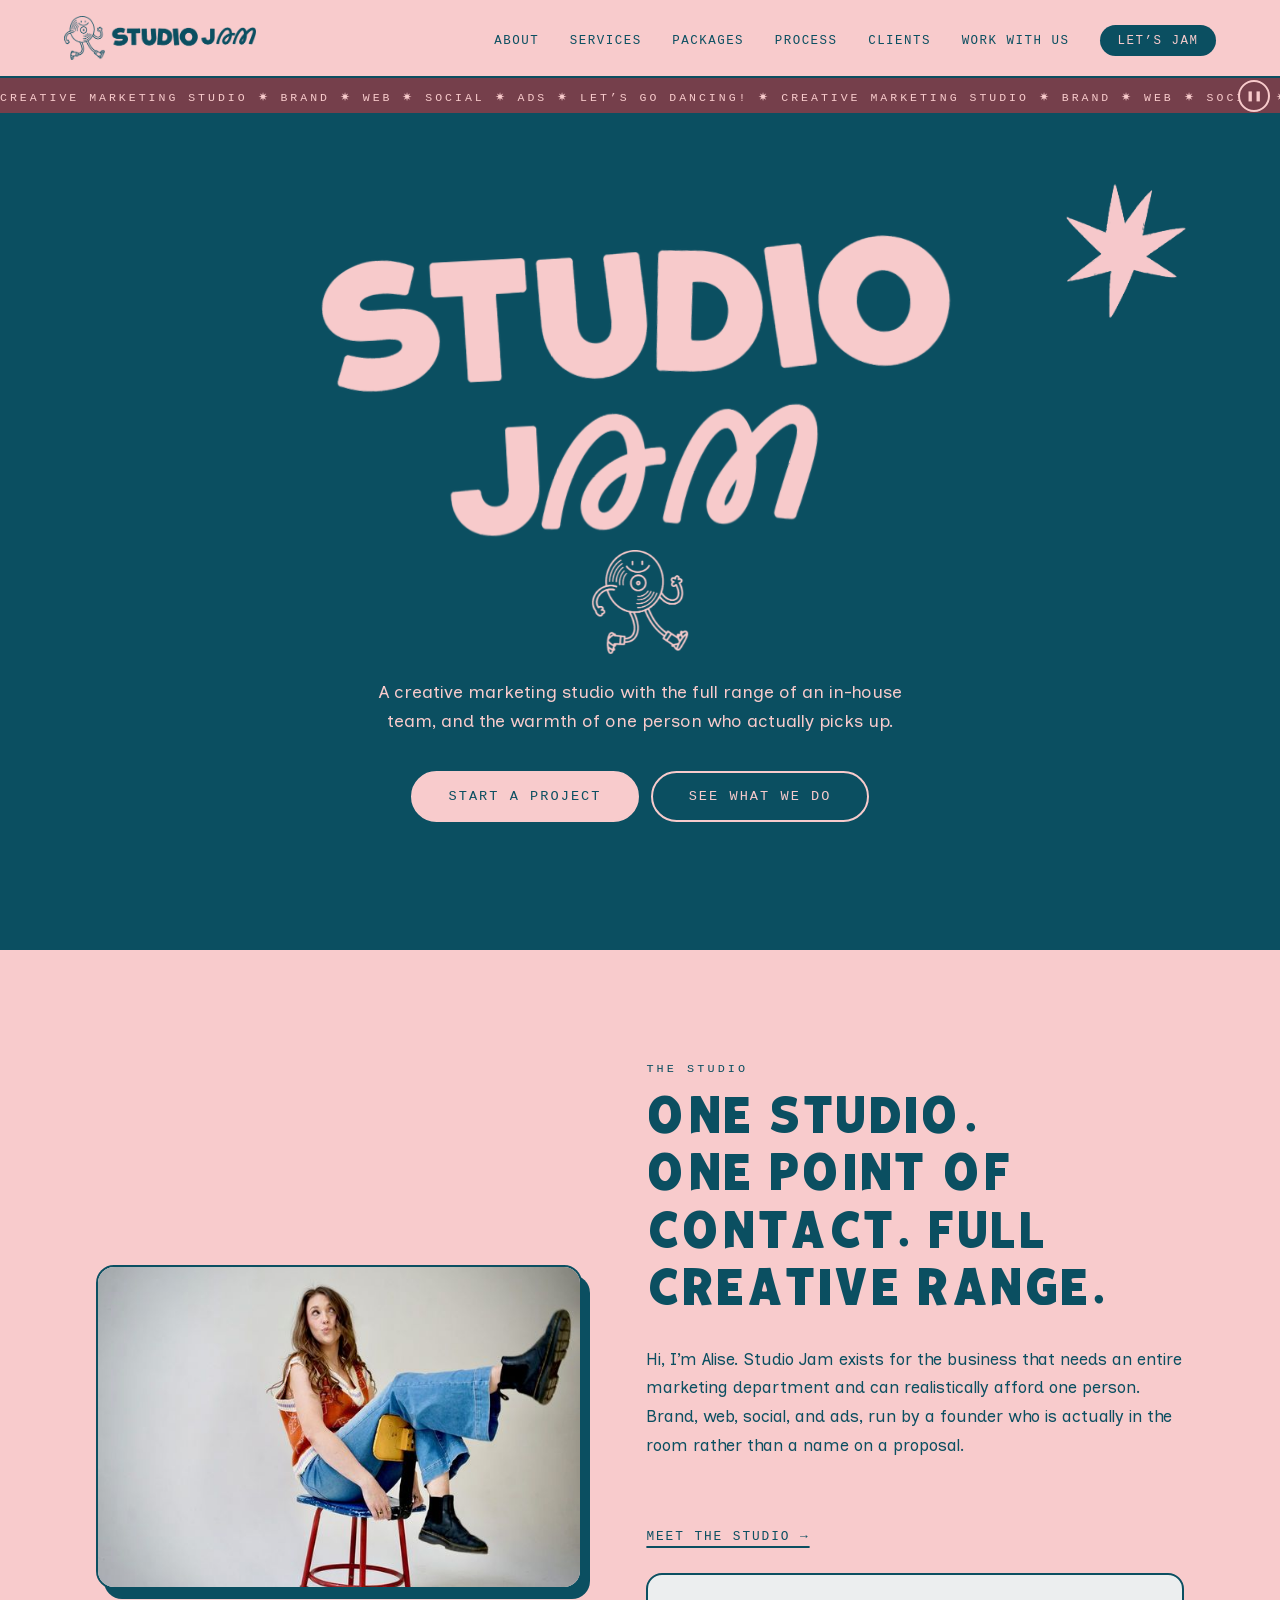
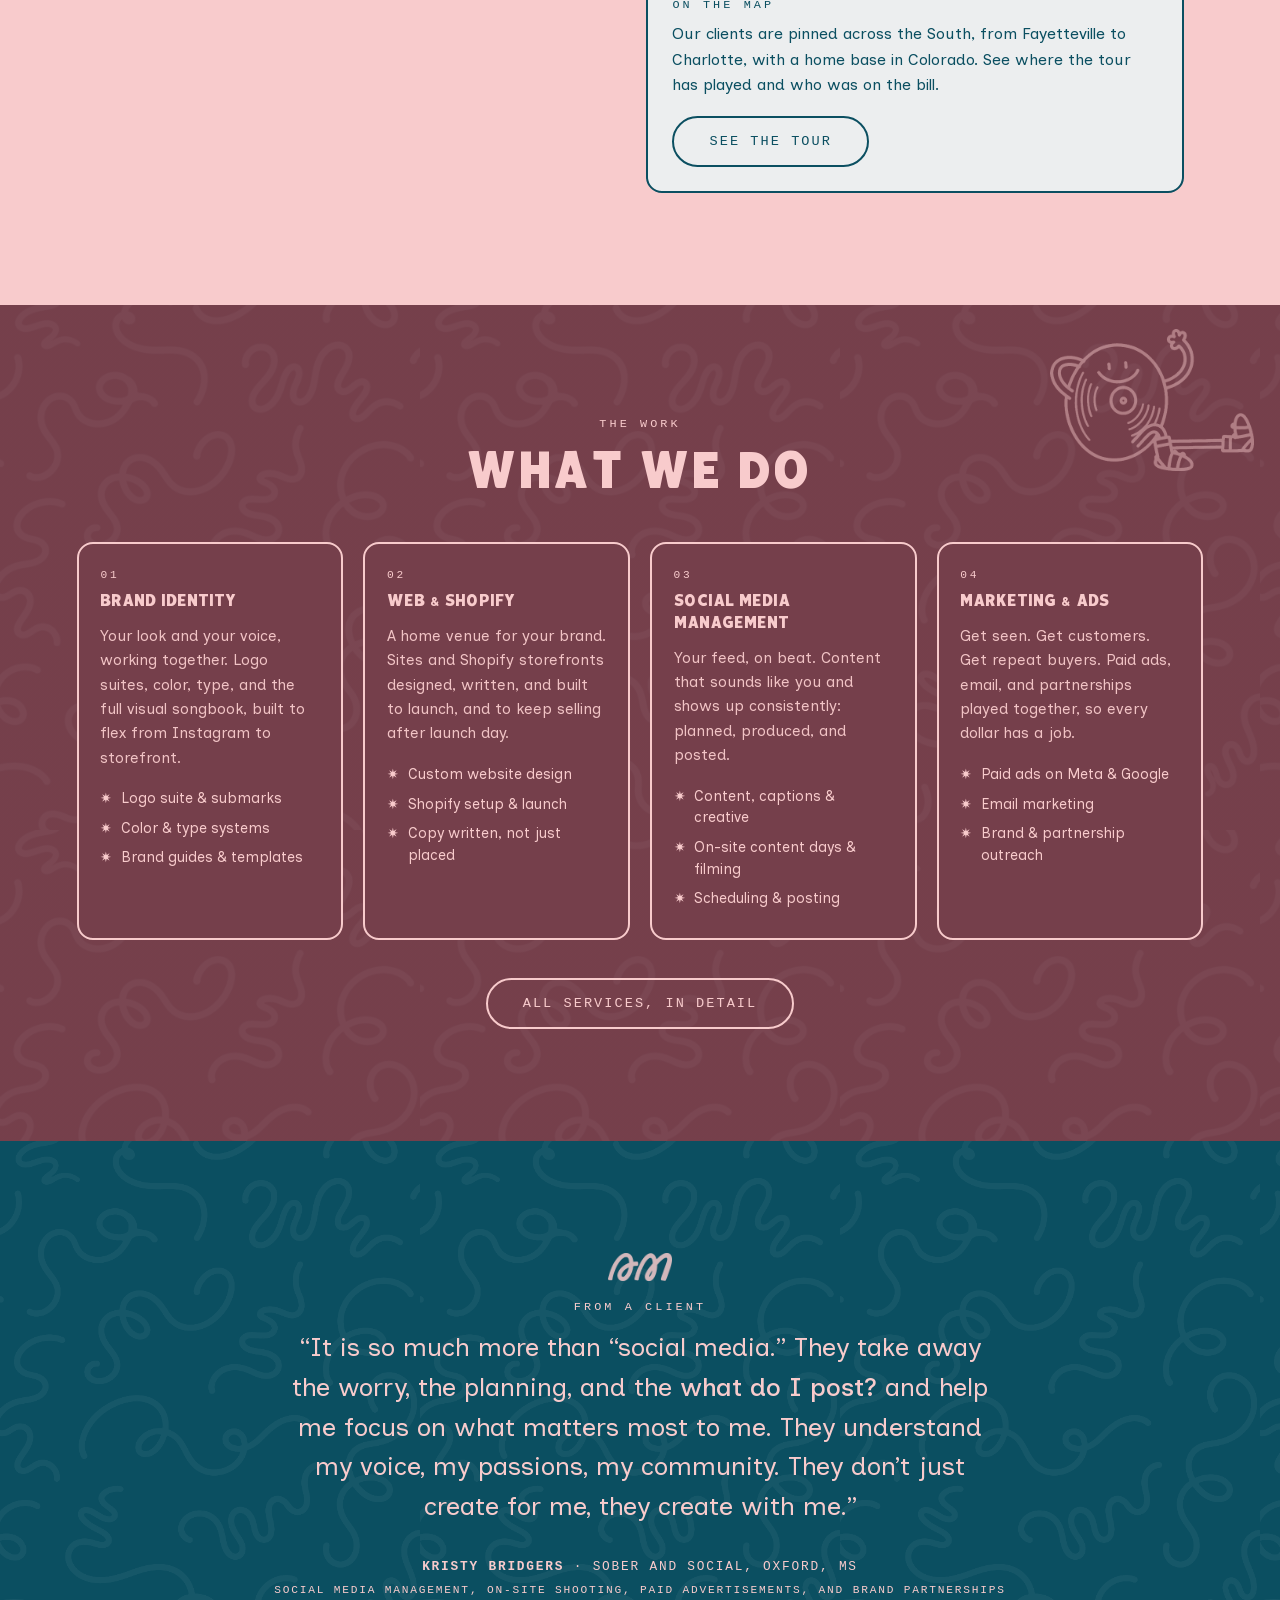
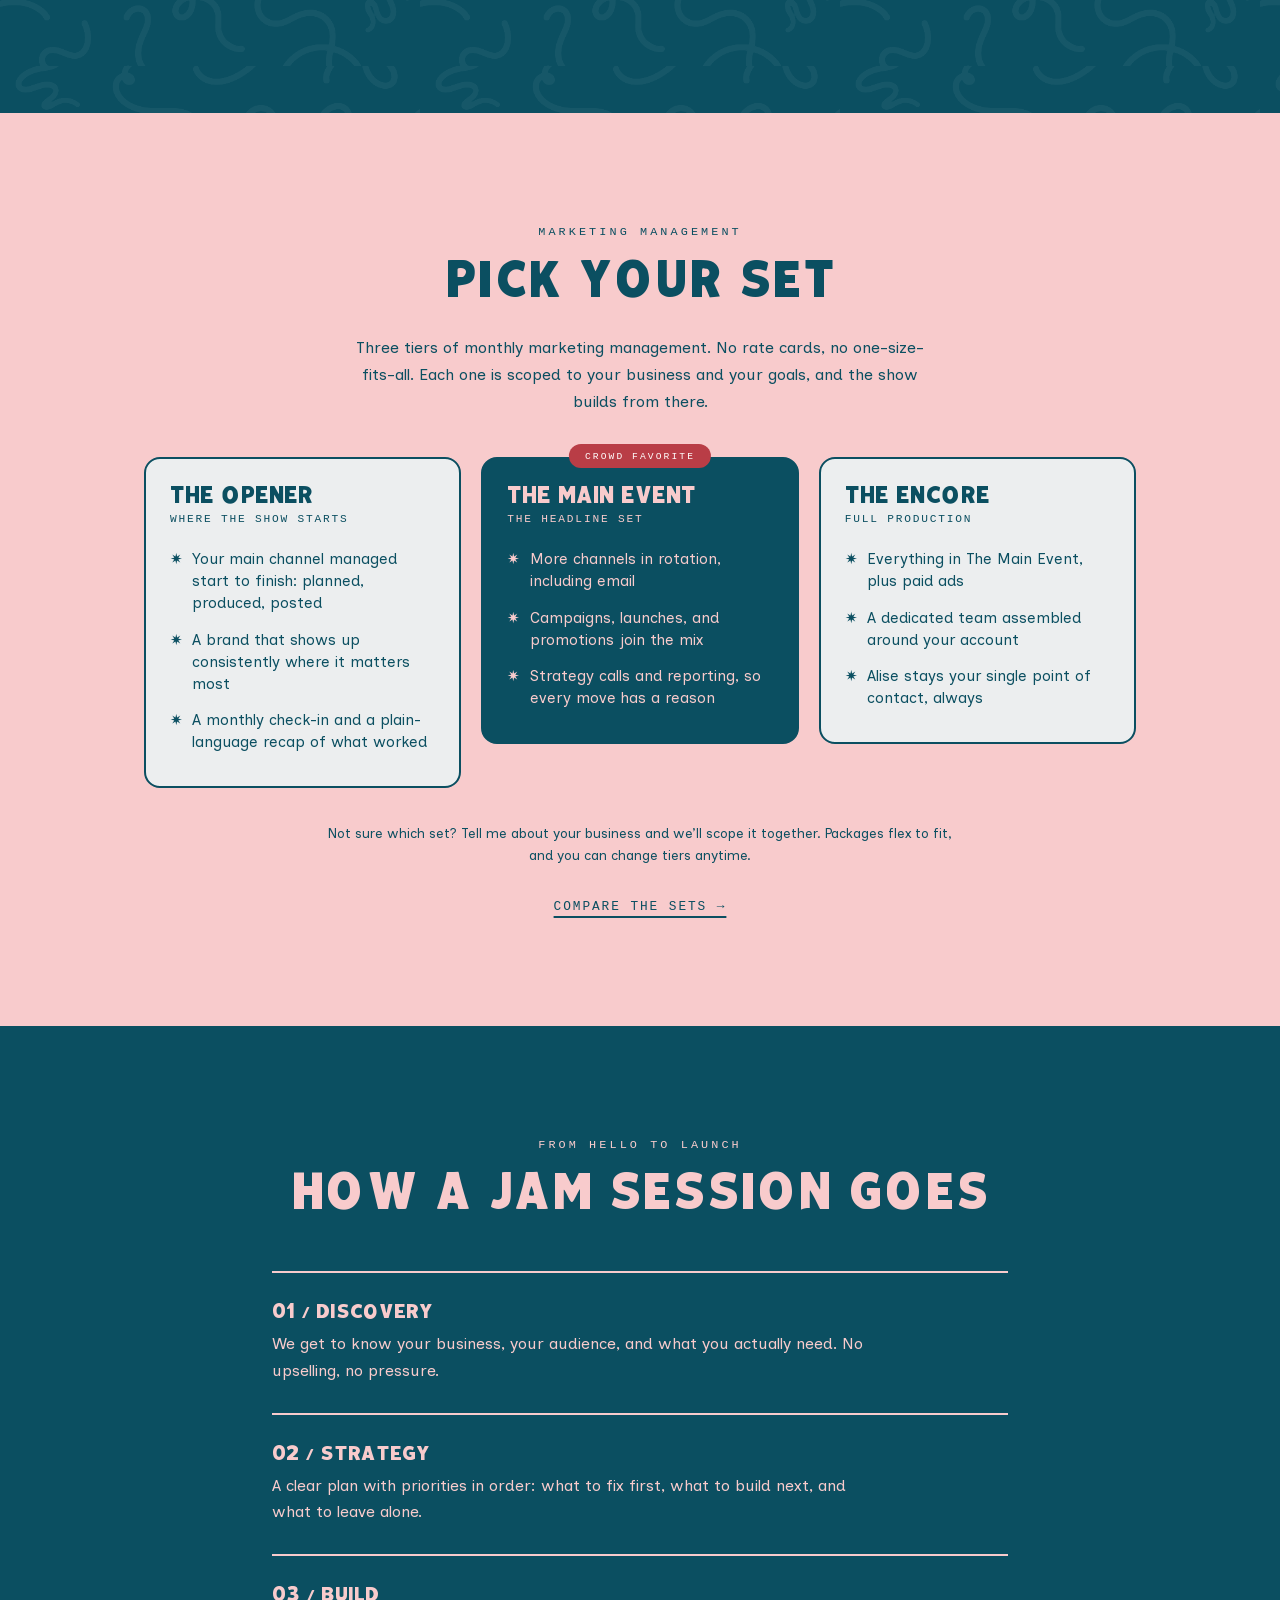
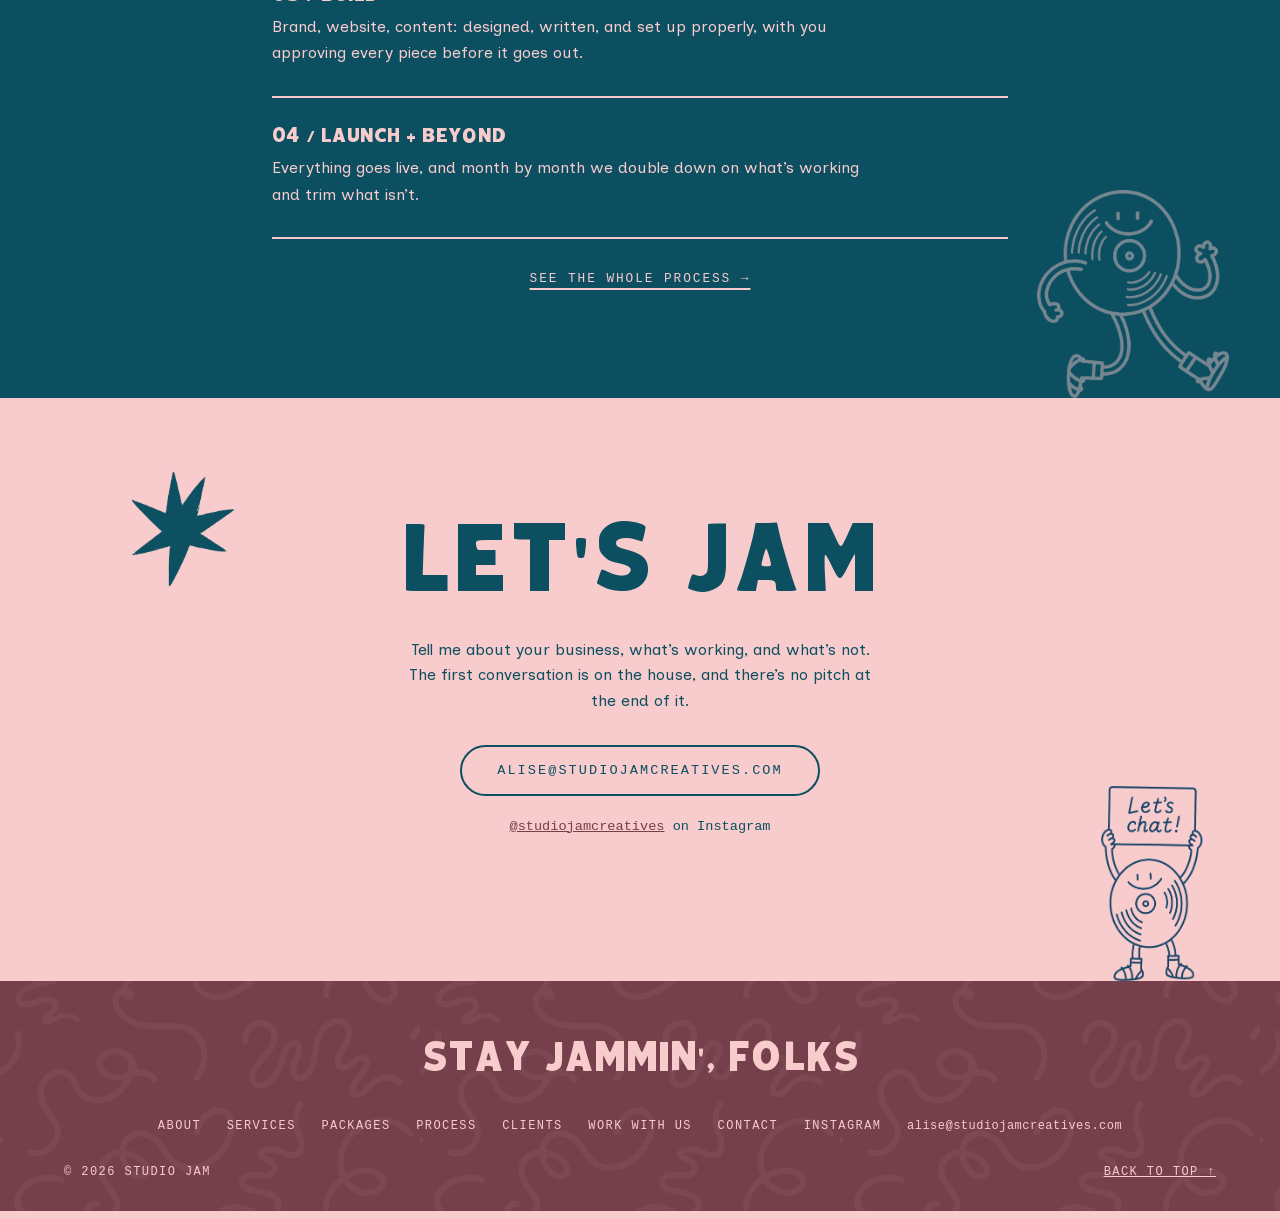
==== index.html @ 5fd7ee94 "Home: pillars replaced by a See the tour note; tour strip removed; stop columns outlined again with " ====
<!DOCTYPE html>
<html lang="en">
<head>
<meta charset="UTF-8">

<meta name="viewport" content="width=device-width, initial-scale=1.0">
<title>Studio Jam | Creative Marketing Studio</title>
<meta name="description" content="Brand, web, social, and ads from one creative marketing studio. The range of an in-house team, and one person who actually picks up.">
<link rel="icon" type="image/png" href="[data-uri]">
<link rel="canonical" href="https://studiojamcreatives.com/">
<meta property="og:type" content="website">
<meta property="og:site_name" content="Studio Jam">
<meta property="og:title" content="Studio Jam | Creative Marketing Studio">
<meta property="og:description" content="Brand, web, social, and ads from one creative marketing studio. The range of an in-house team, and one person who actually picks up.">
<meta property="og:url" content="https://studiojamcreatives.com/">
<meta property="og:image" content="https://studiojamcreatives.com/assets/og.png">
<meta property="og:image:width" content="1200">
<meta property="og:image:height" content="630">
<meta name="twitter:card" content="summary_large_image">
<meta name="theme-color" content="#0B4F61">
<link rel="apple-touch-icon" href="/assets/img/icon-180.png">
<link rel="preload" href="/assets/fonts/closeout.woff2" as="font" type="font/woff2" crossorigin>
<link rel="preload" href="/assets/fonts/inclusive-sans.woff2" as="font" type="font/woff2" crossorigin>
<link rel="stylesheet" href="/assets/style.css?v=52">
<script type="application/ld+json">{"@context":"https://schema.org","@type":"ProfessionalService","name":"Studio Jam","alternateName":"Studio Jam Creatives","url":"https://studiojamcreatives.com/","email":"alise@studiojamcreatives.com","founder":{"@type":"Person","name":"Alise McCreary"},"description":"A creative marketing studio offering brand identity, website and Shopify design, social media management, and marketing and ads.","sameAs":["https://instagram.com/studiojamcreatives"],"knowsAbout":["Brand identity","Website design","Shopify","Social media management","Paid advertising","Email marketing"]}</script>
</head>
<body>
<div id="sj-root">
<a class="skip" href="#main">Skip to content</a>
<!-- NAV -->
<header class="nav">
  <a class="nav-logo" href="/" aria-label="Studio Jam home"><img src="/assets/img/logo-lockup.png" alt="Studio Jam" width="900" height="206"></a>
  <nav class="nav-links" aria-label="Primary">
    <a href="/about">About</a>
    <a href="/services">Services</a>
    <a href="/packages">Packages</a>
    <a href="/process">Process</a>
    <a href="/clients">Clients</a>
    <a href="/work-with-us">Work with us</a>
    <a class="nav-cta" href="/contact">Let&rsquo;s jam</a>
  </nav>
</header>
<!-- TICKER -->
<div class="ticker">
  <div class="ticker-track" aria-hidden="true">
    <span>Creative Marketing Studio &#10039; Brand &#10039; Web &#10039; Social &#10039; Ads &#10039; Let&rsquo;s Go Dancing! &#10039; Creative Marketing Studio &#10039; Brand &#10039; Web &#10039; Social &#10039; Ads &#10039; Let&rsquo;s Go Dancing! &#10039;&nbsp;</span>
    <span>Creative Marketing Studio &#10039; Brand &#10039; Web &#10039; Social &#10039; Ads &#10039; Let&rsquo;s Go Dancing! &#10039; Creative Marketing Studio &#10039; Brand &#10039; Web &#10039; Social &#10039; Ads &#10039; Let&rsquo;s Go Dancing! &#10039;&nbsp;</span>
  </div>
  <button class="ticker-toggle" type="button" aria-pressed="false" aria-label="Pause the scrolling banner"><span aria-hidden="true">&#10074;&#10074;</span></button>
</div>

<!-- HERO -->
<main id="main">
<section class="hero" id="top">
  <img class="hero-star star-a" src="/assets/img/star-pink.png" alt="" width="602" height="667">
  <h1 class="sr-only">Studio Jam, a creative marketing studio</h1>
  <img class="hero-logo" src="/assets/img/logo.png" alt="Studio Jam" width="1400" height="641">
  <img class="hero-mascot" src="/assets/img/mascot-walk-pink.png" alt="" width="520" height="562">
  <p class="hero-tag">A creative marketing studio with the full range of an in-house team, and the warmth of one person who actually picks up.</p>
  <div class="hero-ctas">
    <a class="btn btn-blush btn-solid" href="/contact">Start a project</a>
    <a class="btn btn-blush" href="/services">See what we do</a>
  </div>
</section>

<!-- ABOUT TEASER -->
<section class="about split" id="about">
  <div class="split-grid">
    <div class="photo-frame tilt-l">
      <img loading="lazy" decoding="async" src="/assets/img/alise-kick.jpg" srcset="/assets/img/alise-kick-600.jpg 600w, /assets/img/alise-kick.jpg 1200w" sizes="(max-width: 900px) 92vw, 440px" alt="Alise McCreary, founder of Studio Jam, kicking back on a stool" width="1200" height="800">
    </div>
    <div class="split-copy">
      <p class="kicker">The Studio</p>
      <h2>One studio. One point of contact. Full creative range.</h2>
      <p class="about-copy">Hi, I&rsquo;m Alise. Studio Jam exists for the business that needs an entire marketing department and can realistically afford one person. Brand, web, social, and ads, run by a founder who is actually in the room rather than a name on a proposal.</p>
      <a class="teaser-link" href="/about">Meet the studio &#8594;</a>
      <div class="tour-note">
        <p class="kicker">On the map</p>
        <p>Our clients are pinned across the South, from Fayetteville to Charlotte, with a home base in Colorado. See where the tour has played and who was on the bill.</p>
        <a class="btn btn-teal" href="/clients">See the tour</a>
      </div>
    </div>
  </div>
</section>

<!-- SERVICES TEASER -->
<section class="services" id="services">
  <img loading="lazy" decoding="async" class="deco kick" src="/assets/img/mascot-kick-pink.png" alt="" width="520" height="362">
  <p class="kicker">The Work</p>
  <h2>What we do</h2>
  <div class="service-grid">
    <div class="service">
      <span>01</span>Brand Identity
      <p>Your look and your voice, working together. Logo suites, color, type, and the full visual songbook, built to flex from Instagram to storefront.</p>
      <ul>
        <li>Logo suite &amp; submarks</li>
        <li>Color &amp; type systems</li>
        <li>Brand guides &amp; templates</li>
      </ul>
    </div>
    <div class="service">
      <span>02</span>Web &amp; Shopify
      <p>A home venue for your brand. Sites and Shopify storefronts designed, written, and built to launch, and to keep selling after launch day.</p>
      <ul>
        <li>Custom website design</li>
        <li>Shopify setup &amp; launch</li>
        <li>Copy written, not just placed</li>
      </ul>
    </div>
    <div class="service">
      <span>03</span>Social Media Management
      <p>Your feed, on beat. Content that sounds like you and shows up consistently: planned, produced, and posted.</p>
      <ul>
        <li>Content, captions &amp; creative</li>
        <li>On-site content days &amp; filming</li>
        <li>Scheduling &amp; posting</li>
      </ul>
    </div>
    <div class="service">
      <span>04</span>Marketing &amp; Ads
      <p>Get seen. Get customers. Get repeat buyers. Paid ads, email, and partnerships played together, so every dollar has a job.</p>
      <ul>
        <li>Paid ads on Meta &amp; Google</li>
        <li>Email marketing</li>
        <li>Brand &amp; partnership outreach</li>
      </ul>
    </div>
  </div>
  <a class="btn btn-blush teaser-btn" href="/services">All services, in detail</a>
</section>



<!-- TESTIMONIAL -->
<section class="testimonial textured">
  <img loading="lazy" decoding="async" class="mono-mark" src="/assets/img/monogram-pink.png" alt="" width="300" height="129">
  <p class="kicker">From a client</p>
  <blockquote class="quote">&ldquo;It is so much more than &ldquo;social media.&rdquo; They take away the worry, the planning, and the <em>what do I post?</em> and help me focus on what matters most to me. They understand my voice, my passions, my community. They don&rsquo;t just create for me, they create with me.&rdquo;</blockquote>
  <p class="quote-by"><strong>Kristy Bridgers</strong> &middot; Sober and Social, Oxford, MS<br><span>Social media management, on-site shooting, paid advertisements, and brand partnerships</span></p>
</section>

<!-- PACKAGES TEASER -->
<section class="packages" id="packages">
  <p class="kicker">Marketing Management</p>
  <h2>Pick your set</h2>
  <p class="packages-intro">Three tiers of monthly marketing management. No rate cards, no one-size-fits-all. Each one is scoped to your business and your goals, and the show builds from there.</p>
  <div class="tier-grid">
    <div class="tier">
      <h3>The Opener</h3>
      <p class="tier-tag">Where the show starts</p>
      <ul>
        <li>Your main channel managed start to finish: planned, produced, posted</li>
        <li>A brand that shows up consistently where it matters most</li>
        <li>A monthly check-in and a plain-language recap of what worked</li>
      </ul>
    </div>
    <div class="tier tier-popular">
      <p class="badge">Crowd favorite</p>
      <h3>The Main Event</h3>
      <p class="tier-tag">The headline set</p>
      <ul>
        <li>More channels in rotation, including email</li>
        <li>Campaigns, launches, and promotions join the mix</li>
        <li>Strategy calls and reporting, so every move has a reason</li>
      </ul>
    </div>
    <div class="tier">
      <h3>The Encore</h3>
      <p class="tier-tag">Full production</p>
      <ul>
        <li>Everything in The Main Event, plus paid ads</li>
        <li>A dedicated team assembled around your account</li>
        <li>Alise stays your single point of contact, always</li>
      </ul>
    </div>
  </div>
  <p class="fine-print">Not sure which set? Tell me about your business and we&rsquo;ll scope it together. Packages flex to fit, and you can change tiers anytime.</p>
  <a class="teaser-link" href="/packages">Compare the sets &#8594;</a>
</section>

<!-- PROCESS TEASER -->
<section class="process" id="process">
  <img loading="lazy" decoding="async" class="deco walk" src="/assets/img/mascot-walk-pink.png" alt="" width="520" height="562">
  <p class="kicker">From hello to launch</p>
  <h2>How a jam session goes</h2>
  <div class="steps">
    <div class="step">
      <p class="step-num">01 / Discovery</p>
      <p>We get to know your business, your audience, and what you actually need. No upselling, no pressure.</p>
    </div>
    <div class="step">
      <p class="step-num">02 / Strategy</p>
      <p>A clear plan with priorities in order: what to fix first, what to build next, and what to leave alone.</p>
    </div>
    <div class="step">
      <p class="step-num">03 / Build</p>
      <p>Brand, website, content: designed, written, and set up properly, with you approving every piece before it goes out.</p>
    </div>
    <div class="step">
      <p class="step-num">04 / Launch + beyond</p>
      <p>Everything goes live, and month by month we double down on what&rsquo;s working and trim what isn&rsquo;t.</p>
    </div>
  </div>
  <a class="teaser-link light" href="/process">See the whole process &#8594;</a>
</section>

<!-- CONTACT -->
<section class="contact has-chat" id="contact">
  <img class="contact-star" src="/assets/img/star-teal.png" alt="" width="602" height="667">
  <img loading="lazy" decoding="async" class="deco chat" src="/assets/img/mascot-chat.png" alt="" width="466" height="891">
  <h2>Let&rsquo;s jam</h2>
  <p>Tell me about your business, what&rsquo;s working, and what&rsquo;s not. The first conversation is on the house, and there&rsquo;s no pitch at the end of it.</p>
  <a class="btn btn-teal" href="mailto:alise@studiojamcreatives.com">alise@studiojamcreatives.com</a>
  <p class="ig"><a href="https://instagram.com/studiojamcreatives" target="_blank" rel="noopener">@studiojamcreatives<span class="sr-only"> (opens in a new tab)</span></a> on Instagram</p>
</section>

</main>
<!-- FOOTER -->
<footer class="footer textured">
  <p class="footer-big">Stay jammin&rsquo;, folks</p>
  <nav class="footer-links" aria-label="Footer">
    <a href="/about">About</a>
    <a href="/services">Services</a>
    <a href="/packages">Packages</a>
    <a href="/process">Process</a>
    <a href="/clients">Clients</a>
    <a href="/work-with-us">Work with us</a>
    <a href="/contact">Contact</a>
    <a href="https://instagram.com/studiojamcreatives" target="_blank" rel="noopener">Instagram<span class="sr-only"> (opens in a new tab)</span></a>
    <a class="mail" href="mailto:alise@studiojamcreatives.com">alise@studiojamcreatives.com</a>
  </nav>
  <div class="footer-row">
    <p>&copy; 2026 Studio Jam</p>
    <a href="#top">Back to top &#8593;</a>
  </div>
</footer>

</div>
<script>
(function () {
  var tk = document.querySelector('.ticker'), tb = document.querySelector('.ticker-toggle');
  if (tk && tb) tb.addEventListener('click', function () {
    var paused = tk.classList.toggle('paused');
    tb.setAttribute('aria-pressed', String(paused));
    tb.setAttribute('aria-label', paused ? 'Resume the scrolling banner' : 'Pause the scrolling banner');
    tb.firstElementChild.innerHTML = paused ? '&#9654;' : '&#10074;&#10074;';
  });
})();
(function () {
  var reduce = window.matchMedia('(prefers-reduced-motion: reduce)').matches;
  if (reduce || !('IntersectionObserver' in window)) return;
  var groups = ['.clientmap .place', '.service-grid .service', '.tier-grid .tier', '.job-grid .job-card', '.pillars li', '.steps .step', '.pillar-grid .pillar', '.service-rows .service-row', '.step-grid .step-card', '.tips li', '.faq .faq-item'];
  var singles = ['.kicker', 'h2', '.about-copy', '.hiring-copy', '.job-copy', '.packages-intro', '.fine-print', '.contact > p', '.hero-ctas', '.btn.btn-teal', '.ig', '.based', '.footer-big', '.quote', '.quote-by', '.story p', '.lead', '.teaser-link', '.photo-frame', '.deco', '.mapbox'];
  var targets = [];
  groups.forEach(function (sel) {
    var els = document.querySelectorAll(sel);
    for (var i = 0; i < els.length; i++) {
      els[i].style.setProperty('--reveal-delay', (i * 0.09) + 's');
      targets.push(els[i]);
    }
  });
  singles.forEach(function (sel) {
    var els = document.querySelectorAll(sel);
    for (var i = 0; i < els.length; i++) targets.push(els[i]);
  });
  targets.forEach(function (el) {
    if (!el.closest('.hero') && !el.closest('.page-hero')) el.classList.add('reveal');
  });
  var io = new IntersectionObserver(function (entries) {
    entries.forEach(function (e) {
      if (e.isIntersecting) {
        var el = e.target;
        el.classList.add('in');
        io.unobserve(el);
        setTimeout(function () {
          el.classList.remove('reveal');
          el.classList.remove('in');
          el.style.removeProperty('--reveal-delay');
        }, 1100);
      }
    });
  }, { threshold: 0.12, rootMargin: '0px 0px -40px 0px' });
  document.querySelectorAll('.reveal').forEach(function (el) { io.observe(el); });
  setTimeout(function () {
    document.querySelectorAll('.reveal').forEach(function (el) { el.classList.add('in'); });
  }, 2200);
})();
</script>
</body>
</html>
---- assets/style.css ----
/* -- Studio Jam palette --------------------------- */
:root {
  --teal: #0B4F61;
  --teal-deep: #753F4B; /* footer: brand berry; old deep teal retired */
  --blush: #F8CBCC;
  --blush-soft: #F8CBCC;
  --berry: #753F4B;
  --white: #FFFDFC;
  --mono: ui-monospace, "SF Mono", Menlo, Consolas, monospace;
  --sans: "Inclusive Sans", -apple-system, BlinkMacSystemFont, "Segoe UI", Helvetica, Arial, sans-serif;
}

@font-face {
  font-family: "Studio Jam Display";
  src: url(/assets/fonts/closeout.woff2) format("woff2");
  font-display: swap;
}

@font-face {
  font-family: "Inclusive Sans";
  font-style: italic;
  font-weight: 300 700;
  font-display: swap;
  src: url(/assets/fonts/inclusive-sans-italic.woff2) format("woff2");
}
@font-face {
  font-family: "Inclusive Sans";
  font-style: normal;
  font-weight: 300 700;
  font-display: swap;
  src: url(/assets/fonts/inclusive-sans.woff2) format("woff2");
}
* { margin: 0; padding: 0; box-sizing: border-box; }
html { scroll-behavior: smooth; }
body { font-family: var(--sans); background: var(--blush); color: var(--teal); overflow-x: hidden; }

h2 {
  font-family: "Studio Jam Display", var(--sans);
  text-transform: uppercase;
  font-weight: 400;
  font-size: clamp(1.8rem, 5.4vw, 3.2rem);
  line-height: 1.12;
  letter-spacing: 0.01em;
}

.kicker {
  font-family: var(--mono);
  text-transform: uppercase;
  letter-spacing: 0.22em;
  font-size: 0.8rem;
  margin-bottom: 1rem;
}

.btn {
  display: inline-block;
  font-family: var(--mono);
  text-transform: uppercase;
  letter-spacing: 0.15em;
  font-size: 0.85rem;
  text-decoration: none;
  padding: 1rem 2.2rem;
  border-radius: 999px;
  border: 2px solid currentColor;
  transition: transform 0.15s ease;
}
.btn:hover { transform: rotate(-2deg) scale(1.04); }
.btn-blush { color: var(--blush); }
.btn-teal { color: var(--teal); }

/* -- Nav ------------------------------------------ */
.nav {
  position: sticky; top: 0; z-index: 10;
  display: flex; align-items: center; justify-content: space-between;
  padding: 1rem 5vw;
  background: var(--blush);
  border-bottom: 2px solid var(--teal);
}
.nav-logo {
  font-family: "Studio Jam Display", var(--sans);
  text-transform: uppercase;
  font-size: 1.4rem;
  color: var(--teal);
  text-decoration: none;
}
.nav-logo .jam { color: var(--berry); }
.nav-links a {
  font-family: var(--mono);
  text-transform: uppercase;
  letter-spacing: 0.12em;
  font-size: 0.78rem;
  color: var(--teal);
  text-decoration: none;
  margin-left: 1.6rem;
}
.nav-links a:hover { text-decoration: underline wavy; text-underline-offset: 4px; }

/* -- Ticker --------------------------------------- */
.ticker {
  overflow: hidden;
  background: var(--berry);
  color: var(--blush);
  padding: 0.55rem 0;
  white-space: nowrap;
}
.ticker-track { display: inline-flex; animation: scroll 28s linear infinite; }
.ticker-track span {
  font-family: var(--mono);
  text-transform: uppercase;
  letter-spacing: 0.2em;
  font-size: 0.8rem;
}
@keyframes scroll {
  from { transform: translateX(0); }
  to { transform: translateX(-50%); }
}

/* -- Hero ----------------------------------------- */
.hero {
  position: relative;
  background: var(--teal);
  text-align: center;
  padding: clamp(4rem, 10vw, 8rem) 6vw clamp(5rem, 10vw, 8rem);
  overflow: hidden;
}
.hero-logo { width: min(640px, 80vw); transform: rotate(-3deg); }
.hero-mascot {
  display: block;
  height: 92px;
  margin: 14px auto 0;
  animation: rise-in 0.8s ease 0.25s both;
}
.hero-star {
  position: absolute;
  width: clamp(60px, 10vw, 140px);
  top: 8%; right: 7%;
  
  animation: spin 16s linear infinite;
}
@keyframes spin {
  from { transform: rotate(0deg); }
  to { transform: rotate(360deg); }
}
.hero-tag {
  color: var(--blush);
  max-width: 34rem;
  margin: 1.5rem auto 2.2rem;
  font-size: clamp(1.05rem, 1.4vw, 1.25rem);
  line-height: 1.6;
}

/* -- About ---------------------------------------- */
.about {
  background: var(--blush);
  padding: clamp(4rem, 9vw, 7rem) 6vw;
  max-width: 100%;
  text-align: center;
}
.about h2 { max-width: 18em; margin: 0 auto; }
.about-copy {
  max-width: 38rem;
  margin: 1.6rem auto 2.4rem;
  font-size: 1.05rem;
  line-height: 1.7;
}
.pillars {
  list-style: none;
  display: flex; flex-wrap: wrap; justify-content: center; gap: 0.8rem;
}
.pillars li {
  font-family: var(--mono);
  text-transform: uppercase;
  letter-spacing: 0.15em;
  font-size: 0.75rem;
  border: 2px solid var(--teal);
  border-radius: 999px;
  padding: 0.55rem 1.2rem;
}

/* -- Services ------------------------------------- */
.services {
  background: var(--berry);
  background-image: linear-gradient(rgba(117, 63, 75, 0.92), rgba(117, 63, 75, 0.92)), url(/assets/img/squiggle-services.png);
  background-size: auto, 420px;
  color: var(--blush);
  padding: clamp(4rem, 9vw, 7rem) 6vw;
  text-align: center;
}
.service-grid {
  display: grid;
  grid-template-columns: repeat(auto-fit, minmax(240px, 1fr));
  gap: 1rem;
  max-width: 62rem;
  margin: 2.5rem auto 0;
}
.service {
  background: var(--berry);
  border: 2px solid var(--blush);
  border-radius: 18px;
  padding: 1.4rem 1.2rem;
  font-family: "Studio Jam Display", var(--sans);
  text-transform: uppercase;
  font-size: 1.05rem;
  line-height: 1.3;
}
.service span {
  display: block;
  font-family: var(--mono);
  font-size: 0.7rem;
  letter-spacing: 0.25em;
  margin-bottom: 0.5rem;
  opacity: 0.75;
}

/* -- Packages ------------------------------------- */
.packages {
  background: var(--blush);
  padding: clamp(4rem, 9vw, 7rem) 6vw;
  text-align: center;
}
.packages h2 { max-width: 16em; margin: 0 auto; }
.packages-intro {
  max-width: 36rem;
  margin: 1.4rem auto 2.6rem;
  line-height: 1.7;
}
.tier-grid {
  display: grid;
  grid-template-columns: repeat(auto-fit, minmax(250px, 1fr));
  gap: 1.2rem;
  max-width: 62rem;
  margin: 0 auto;
  align-items: start;
}
.tier {
  background: var(--white);
  border: 2px solid var(--teal);
  border-radius: 22px;
  padding: 2rem 1.6rem;
  text-align: left;
  position: relative;
}
.tier-popular { background: var(--teal); color: var(--blush); border-color: var(--teal); }
.badge {
  position: absolute; top: -0.9rem; left: 50%; transform: translateX(-50%) rotate(-2deg);
  background: var(--berry); color: var(--blush);
  font-family: var(--mono); text-transform: uppercase;
  font-size: 0.65rem; letter-spacing: 0.18em;
  padding: 0.4rem 1rem; border-radius: 999px;
  white-space: nowrap;
}
.tier h3 {
  font-family: "Studio Jam Display", var(--sans);
  text-transform: uppercase;
  font-weight: 400;
  font-size: 1.5rem;
}
.price { font-size: 2.2rem; font-weight: 700; margin: 0.4rem 0 1rem; }
.price span { font-size: 1rem; font-weight: 400; }
.tier ul { list-style: none; }
.tier li {
  padding: 0.45rem 0 0.45rem 1.4rem;
  position: relative;
  font-size: 0.95rem;
  line-height: 1.45;
}
.tier li::before { content: "\2737"; position: absolute; left: 0; }
.fine-print {
  max-width: 40rem;
  margin: 2.2rem auto 0;
  font-size: 0.85rem;
  line-height: 1.6;
  opacity: 0.85;
}

/* -- Process -------------------------------------- */
.process {
  background: var(--teal);
  color: var(--blush);
  padding: clamp(4rem, 9vw, 7rem) 6vw;
}
.process .kicker, .process h2 { text-align: center; }
.steps {
  max-width: 46rem;
  margin: 3rem auto 0;
  display: grid;
  gap: 0;
}
.step {
  border-top: 2px solid var(--blush);
  padding: 1.8rem 0;
}
.step:last-child { border-bottom: 2px solid var(--blush); }
.step-num {
  font-family: "Studio Jam Display", var(--sans);
  text-transform: uppercase;
  font-size: 1.3rem;
  margin-bottom: 0.5rem;
}
.step p:last-child { line-height: 1.65; max-width: 38rem; }

/* -- Contact -------------------------------------- */
.contact {
  background: var(--blush-soft);
  text-align: center;
  padding: clamp(5rem, 11vw, 9rem) 6vw;
  position: relative;
  overflow: hidden;
}
.contact-star {
  width: clamp(60px, 9vw, 110px);
  position: absolute; top: 12%; left: 10%;
  animation: spin 20s linear infinite;
}
.contact h2 { font-size: clamp(3rem, 10vw, 6rem); }
.contact > p { margin: 1.2rem auto 2rem; max-width: 30rem; line-height: 1.6; }
.ig { margin-top: 1.6rem; font-family: var(--mono); font-size: 0.85rem; }
.ig a { color: var(--berry); }

/* -- Footer --------------------------------------- */
.footer {
  background: var(--teal-deep);
  color: var(--blush);
  padding: 3.5rem 5vw 2rem;
  text-align: center;
}
.footer-big {
  font-family: "Studio Jam Display", var(--sans);
  text-transform: uppercase;
  font-size: clamp(1.6rem, 5vw, 2.6rem);
  margin-bottom: 2.5rem;
}
.footer-row {
  display: flex; flex-wrap: wrap; gap: 1rem;
  justify-content: space-between;
  font-family: var(--mono);
  font-size: 0.75rem;
  text-transform: uppercase;
  letter-spacing: 0.12em;
}
.footer-row a { color: var(--blush); }

/* -- Tablet --------------------------------------- */
@media (max-width: 900px) {
  .tier-grid {
    grid-template-columns: 1fr;
    max-width: 430px;
    gap: 1.6rem;
  }
}

/* -- Mobile --------------------------------------- */
@media (max-width: 640px) {
  .nav { flex-direction: column; gap: 0.7rem; }
  .btn-teal {
    font-size: 0.66rem;
    letter-spacing: 0.06em;
    padding: 0.9rem 1.1rem;
    max-width: 92%;
  }
  .hero-logo { width: 78vw; }
  .hero-star { width: 54px; top: 3%; right: 4%; }
  .contact-star { width: 42px; top: 5%; left: 6%; }
  .nav-links a { margin: 0 0.55rem; font-size: 0.7rem; }
  .footer-row { justify-content: center; text-align: center; }
}


/* -- Motion ------------------------------------- */
@keyframes rise-in {
  from { opacity: 0; transform: translateY(30px); }
  to { opacity: 1; transform: none; }
}
@keyframes logo-in {
  from { opacity: 0; transform: rotate(-3deg) scale(0.9); }
  to { opacity: 1; transform: rotate(-3deg) scale(1); }
}
.hero-logo { animation: logo-in 0.9s cubic-bezier(0.22, 1, 0.36, 1) both; }
.hero-tag { animation: rise-in 0.8s ease 0.35s both; }
.hero .btn { animation: rise-in 0.8s ease 0.55s both; }

.reveal {
  opacity: 0;
  transform: translateY(32px);
  transition: opacity 0.7s ease, transform 0.7s cubic-bezier(0.22, 1, 0.36, 1);
  transition-delay: var(--reveal-delay, 0s);
}
.reveal.in { opacity: 1; transform: none; }

.tier, .service {
  transition: transform 0.25s ease, box-shadow 0.25s ease;
}
.tier:hover { transform: translateY(-6px) rotate(-0.5deg); box-shadow: 0 14px 0 rgba(11, 79, 97, 0.12); }
.service:hover { transform: translateY(-4px) rotate(0.5deg); }
.pillars li { transition: transform 0.2s ease, background 0.2s ease, color 0.2s ease; }
.pillars li:hover { transform: rotate(-2deg) scale(1.05); background: var(--teal); color: var(--blush); }

@media (prefers-reduced-motion: reduce) {
  .hero-star, .contact-star, .ticker-track, .hero-logo, .hero-tag, .hero .btn { animation: none; }
  .reveal { opacity: 1; transform: none; transition: none; }
}


/* -- Service detail cards / tier tags ------------ */
.service { text-align: left; font-size: 1.2rem; padding: 1.8rem 1.5rem; }
.service p {
  font-family: var(--sans);
  text-transform: none;
  font-size: 0.95rem;
  line-height: 1.6;
  margin: 0.7rem 0 0.9rem;
  opacity: 0.95;
}
.service ul { list-style: none; }
.service li {
  font-family: var(--sans);
  text-transform: none;
  font-size: 0.9rem;
  line-height: 1.5;
  padding: 0.25rem 0 0.25rem 1.3rem;
  position: relative;
}
.service li::before { content: "\2737"; position: absolute; left: 0; }
.service-grid { grid-template-columns: repeat(4, 1fr); max-width: 76rem; }
.service { font-size: 1.05rem; padding: 1.5rem 1.2rem; }
@media (max-width: 1024px) {
  .service-grid { grid-template-columns: repeat(2, 1fr); }
}
@media (max-width: 620px) {
  .service-grid { grid-template-columns: 1fr; }
}
.tier-tag {
  font-family: var(--mono);
  text-transform: uppercase;
  letter-spacing: 0.16em;
  font-size: 0.7rem;
  margin: 0.3rem 0 1rem;
  opacity: 0.8;
}


/* -- Work with us (homepage teaser) -------------- */
.hiring {
  background: var(--berry);
  color: var(--blush);
  text-align: center;
  padding: clamp(4rem, 9vw, 7rem) 6vw;
}
.hiring h2 { max-width: 16em; margin: 0 auto; }
.hiring-copy {
  max-width: 36rem;
  margin: 1.4rem auto 2.2rem;
  font-size: 1.05rem;
  line-height: 1.7;
}

/* -- Work with us page -------------------------- */
.page-hero {
  position: relative;
  background: var(--teal);
  color: var(--blush);
  text-align: center;
  padding: clamp(4rem, 10vw, 7rem) 6vw clamp(4rem, 9vw, 6rem);
  overflow: hidden;
}
.page-hero h1 {
  font-family: "Studio Jam Display", var(--sans);
  text-transform: uppercase;
  font-weight: 400;
  font-size: clamp(2.4rem, 8vw, 5rem);
  line-height: 1.05;
  max-width: 12em;
  margin: 0 auto;
  animation: rise-in 0.8s ease 0.15s both;
}
.page-hero .kicker { animation: rise-in 0.8s ease both; }
.page-hero .hero-tag { max-width: 30rem; }
.page-hero .btn { animation: rise-in 0.8s ease 0.55s both; }
.nav-links a[aria-current="page"] { text-decoration: underline wavy; text-underline-offset: 4px; }

.job {
  background: var(--blush);
  padding: clamp(4rem, 9vw, 7rem) 6vw;
  text-align: center;
}
.job-inner { max-width: 62rem; margin: 0 auto; }
.job h2 { max-width: 16em; margin: 0 auto; }
.job-copy {
  max-width: 38rem;
  margin: 1.4rem auto 1.8rem;
  font-size: 1.05rem;
  line-height: 1.7;
}
.job-grid {
  display: grid;
  grid-template-columns: repeat(auto-fit, minmax(270px, 1fr));
  gap: 1.2rem;
  margin: 2.6rem auto 0;
  align-items: start;
}
.job-card {
  background: var(--white);
  border: 2px solid var(--teal);
  border-radius: 22px;
  padding: 2rem 1.6rem;
  text-align: left;
  transition: transform 0.25s ease, box-shadow 0.25s ease;
}
.job-card:hover { transform: translateY(-6px) rotate(-0.5deg); box-shadow: 0 14px 0 rgba(11, 79, 97, 0.12); }
.job-card-teal { background: var(--teal); color: var(--blush); }
.job-card h3 {
  font-family: "Studio Jam Display", var(--sans);
  text-transform: uppercase;
  font-weight: 400;
  font-size: 1.5rem;
  margin-bottom: 0.8rem;
}
.job-card ul { list-style: none; }
.job-card li {
  padding: 0.45rem 0 0.45rem 1.4rem;
  position: relative;
  font-size: 0.95rem;
  line-height: 1.45;
}
.job-card li::before { content: "\2737"; position: absolute; left: 0; }
.apply .kicker { margin-bottom: 0.4rem; }
.apply .ig a { margin-left: 0.3rem; }
@media (max-width: 640px) {
  .nav-links { text-align: center; line-height: 2; }
  .page-hero .hero-star { width: 54px; top: 3%; right: 4%; }
}

/* -- Pass 2: hero CTAs, nav CTA, footer links, a11y --- */
.sr-only { position: absolute; width: 1px; height: 1px; padding: 0; margin: -1px; overflow: hidden; clip: rect(0,0,0,0); white-space: nowrap; border: 0; }
.hero-ctas { display: flex; flex-wrap: wrap; gap: 0.8rem; justify-content: center; animation: rise-in 0.8s ease 0.55s both; }
.hero .btn { animation: none; }
.btn-solid { background: var(--blush); color: var(--teal); border-color: var(--blush); }
.nav-cta {
  background: var(--teal); color: var(--blush) !important;
  padding: 0.55rem 1.1rem; border-radius: 999px;
  transition: transform 0.15s ease;
}
.nav-cta:hover { text-decoration: none !important; transform: rotate(-2deg) scale(1.05); }
.footer-links { display: flex; flex-wrap: wrap; justify-content: center; gap: 0.6rem 1.6rem; margin-bottom: 2rem; }
.footer-links a {
  color: var(--blush); text-decoration: none;
  font-family: var(--mono); font-size: 0.75rem; text-transform: uppercase; letter-spacing: 0.12em;
}
.footer-links a:hover { text-decoration: underline wavy; text-underline-offset: 4px; }
@media (max-width: 640px) {
  .nav-cta { display: inline-block; margin-top: 0.4rem; }
  .hero-ctas .btn { font-size: 0.72rem; padding: 0.85rem 1.4rem; }
}
.based { margin-top: 1.4rem; font-size: 0.85rem; opacity: 0.8; }
.notfound { min-height: 70vh; display: flex; flex-direction: column; justify-content: center; align-items: center; }

/* -- Multi-page build: brand palette extras -------------- */
:root { --red: #B93D46; --sage: #849D9B; --offwhite: #ECEEEF; }
.badge { background: var(--red); }
.tier, .job-card, .pillar, .contact-card { background: var(--offwhite); }
.nav-links a[aria-current="page"] { text-decoration: underline wavy; text-underline-offset: 4px; }
.nav-cta[aria-current="page"] { text-decoration: none !important; box-shadow: 0 0 0 3px var(--blush), 0 0 0 5px var(--teal); }

/* teaser links on the homepage */
.teaser-link {
  display: inline-block; margin-top: 2rem;
  font-family: var(--mono); text-transform: uppercase; letter-spacing: 0.15em; font-size: 0.8rem;
  color: var(--teal); text-decoration: underline wavy; text-underline-offset: 5px;
}
.teaser-link.light { color: var(--blush); }
.process .teaser-link { display: block; text-align: center; }
.teaser-btn { margin-top: 2.4rem; }
.about .teaser-link { display: block; }

/* testimonial */
.testimonial {
  background: var(--teal); color: var(--blush);
  text-align: center; padding: clamp(4rem, 9vw, 7rem) 6vw;
}
.quote {
  font-family: var(--sans); font-style: italic; font-weight: 300;
  font-size: clamp(1.25rem, 2.3vw, 1.75rem); line-height: 1.5;
  max-width: 44rem; margin: 0 auto 1.8rem; quotes: none;
}
.quote em { font-style: normal; font-weight: 500; }
.quote-by { font-family: var(--mono); font-size: 0.8rem; text-transform: uppercase; letter-spacing: 0.14em; line-height: 1.8; }
.quote-by span { opacity: 0.75; font-size: 0.7rem; }

/* about page */
.story { background: var(--blush); padding: clamp(4rem, 9vw, 7rem) 6vw; }
.story-inner { max-width: 44rem; margin: 0 auto; }
.story h2 { margin: 0 0 1.6rem; font-size: clamp(1.6rem, 3.6vw, 2.4rem); }
.story p { font-size: 1.05rem; line-height: 1.75; margin-bottom: 1.1rem; }
.mission { background: var(--berry); color: var(--blush); padding: clamp(4rem, 9vw, 7rem) 6vw; }
.mission-inner { max-width: 62rem; margin: 0 auto; display: grid; grid-template-columns: 1.6fr 1fr; gap: 3rem; align-items: center; }
.mission h2 { margin-bottom: 1.2rem; }
.lead { font-size: 1.05rem; line-height: 1.75; margin-bottom: 1.1rem; }
.lead.aside { font-family: var(--mono); font-size: 0.85rem; text-transform: uppercase; letter-spacing: 0.12em; opacity: 0.85; }
.mission-mascot { width: min(240px, 60%); justify-self: center;  }
.pillars-section { background: var(--blush); padding: clamp(4rem, 9vw, 7rem) 6vw; text-align: center; }
.pillar-grid { display: grid; grid-template-columns: repeat(2, 1fr); gap: 1.2rem; max-width: 62rem; margin: 2.6rem auto 0; text-align: left; }
.pillar-grid.three { grid-template-columns: repeat(3, 1fr); }
.pillar { border: 2px solid var(--teal); border-radius: 22px; padding: 1.8rem 1.6rem; transition: transform 0.25s ease, box-shadow 0.25s ease; }
.pillar:hover { transform: translateY(-6px) rotate(-0.5deg); box-shadow: 0 14px 0 rgba(11, 79, 97, 0.12); }
.pillar h3 { font-family: "Studio Jam Display", var(--sans); text-transform: uppercase; font-weight: 400; font-size: 1.4rem; margin-bottom: 0.6rem; }
.pillar p { line-height: 1.65; font-size: 0.98rem; }

/* services page */
.service-rows { background: var(--blush); padding: clamp(3rem, 7vw, 5rem) 6vw; }
.service-row { max-width: 62rem; margin: 0 auto; display: grid; grid-template-columns: 1fr 1.2fr; gap: 2.5rem; padding: 2.6rem 0; border-top: 2px solid var(--teal); }
.service-row:last-child { border-bottom: 2px solid var(--teal); }
.service-row .num { font-family: var(--mono); font-size: 0.75rem; letter-spacing: 0.25em; opacity: 0.7; display: block; margin-bottom: 0.4rem; }
.service-row h2 { font-size: clamp(1.7rem, 3.4vw, 2.4rem); }
.service-row .good { margin-top: 0.9rem; font-size: 0.9rem; line-height: 1.55; opacity: 0.85; max-width: 24rem; }
.service-row-body p { font-size: 1.05rem; line-height: 1.7; margin-bottom: 1rem; }
.service-row-body ul { list-style: none; }
.service-row-body li { padding: 0.35rem 0 0.35rem 1.4rem; position: relative; line-height: 1.5; }
.service-row-body li::before { content: "\2737"; position: absolute; left: 0; }
.mix { background: var(--berry); color: var(--blush); text-align: center; padding: clamp(4rem, 9vw, 7rem) 6vw; }
.mix h2 { max-width: 18em; margin: 0 auto; }
.mix .btn-teal { color: var(--blush); }

/* packages page */
.page-tiers { padding-top: clamp(3rem, 7vw, 5rem); }
.step-grid { display: grid; grid-template-columns: repeat(3, 1fr); gap: 1.2rem; max-width: 62rem; margin: 2.6rem auto 0; }
.step-card { border: 2px solid var(--blush); border-radius: 22px; padding: 1.8rem 1.6rem; }
.step-card .step-num { font-size: 0.8rem; font-family: var(--mono); letter-spacing: 0.25em; opacity: 0.75; margin-bottom: 0.6rem; }
.step-card h3 { font-family: "Studio Jam Display", var(--sans); text-transform: uppercase; font-weight: 400; font-size: 1.35rem; margin-bottom: 0.6rem; }
.step-card p { line-height: 1.65; font-size: 0.98rem; }
.fine-print.light { color: var(--blush); text-align: center; }
.how h2 { text-align: center; }

/* process page */
.page-steps { padding-top: clamp(3rem, 7vw, 5rem); }
.steps.big { max-width: 52rem; margin-top: 0; }
.steps.big .step { padding: 2.2rem 0; }
.steps.big .step p:nth-child(2) { font-size: 1.1rem; line-height: 1.65; max-width: 40rem; }
.step-get { margin-top: 0.8rem; font-family: var(--mono); font-size: 0.78rem; text-transform: uppercase; letter-spacing: 0.12em; opacity: 0.85; }
.expect { background: var(--blush); padding: clamp(4rem, 9vw, 7rem) 6vw; text-align: center; }

/* contact page */
.contact-details { background: var(--blush); padding: clamp(3rem, 7vw, 5rem) 6vw clamp(4rem, 9vw, 7rem); }
.contact-grid { max-width: 62rem; margin: 0 auto; display: grid; grid-template-columns: 1fr 1fr; gap: 1.2rem; align-items: start; }
.contact-card { border: 2px solid var(--teal); border-radius: 22px; padding: 2rem 1.8rem; }
.contact-card.teal { background: var(--teal); color: var(--blush); border-color: var(--teal); }
.contact-card.teal a { color: var(--blush); }
.tips { list-style: none; }
.tips li { padding: 0.45rem 0 0.45rem 1.4rem; position: relative; line-height: 1.5; font-size: 0.98rem; }
.tips li::before { content: "\2737"; position: absolute; left: 0; }
.tip-note { margin-top: 1rem; font-size: 0.9rem; opacity: 0.85; line-height: 1.55; }

@media (max-width: 900px) {
  .mission-inner, .service-row, .contact-grid, .pillar-grid, .pillar-grid.three, .step-grid { grid-template-columns: 1fr; }
  .mission-mascot { width: 160px; }
}
.tier-popular { background: var(--teal); color: var(--blush); }
.job-card-teal { background: var(--teal); color: var(--blush); }
.contact-card.teal { background: var(--teal); }

.badge { color: #FFFDFC; }

/* -- Personality pass: photos, mascots, texture -------------- */
.photo-frame {
  position: relative; border-radius: 26px; overflow: hidden;
  border: 3px solid var(--blush); background: var(--offwhite);
  box-shadow: 12px 14px 0 var(--berry);
  transition: transform 0.3s ease;
}
.photo-frame img { display: block; width: 100%; height: 100%; object-fit: cover; }
.tilt-r { transform: rotate(2deg); } .tilt-l { transform: rotate(-2deg); }
.photo-frame:hover { transform: rotate(0deg) scale(1.01); }
.about .photo-frame, .story .photo-frame, .pillars-section .photo-frame { border-color: var(--teal); box-shadow: 12px 14px 0 var(--teal); }
.mission .photo-frame { border-color: var(--blush); box-shadow: 12px 14px 0 var(--teal); }
.mix .photo-frame { box-shadow: 12px 14px 0 var(--teal); }

.page-hero.with-photo { text-align: left; padding-bottom: clamp(3rem, 7vw, 5rem); }
.hero-grid { max-width: 68rem; margin: 0 auto; display: grid; grid-template-columns: 1.15fr 0.85fr; gap: 3rem 4rem; align-items: center; }
.page-hero.with-photo h1 { margin: 0; max-width: none; }
.page-hero.with-photo .hero-tag { margin-left: 0; margin-right: 0; }
.page-hero.with-photo .hero-ctas { justify-content: flex-start; }
.page-hero.with-photo .photo-frame { max-width: 380px; justify-self: end; aspect-ratio: 4 / 5; }
.page-hero.with-photo .photo-frame img[width="1200"] { aspect-ratio: 3 / 2; }
.with-photo .photo-frame.wide { aspect-ratio: 3 / 2; max-width: 440px; }

.split .split-grid { max-width: 68rem; margin: 0 auto; display: grid; grid-template-columns: 0.95fr 1.05fr; gap: 3rem 4rem; align-items: center; text-align: left; }
.split h2 { margin: 0 0 1.2rem; max-width: none; }
.split .about-copy, .split .packages-intro { margin-left: 0; margin-right: 0; }
.split .pillars { justify-content: flex-start; }
.split .teaser-link { display: inline-block; }
.mix.split { text-align: left; }
.mix.split .split-grid { grid-template-columns: 1.1fr 0.9fr; }
.mix .photo-frame { max-width: 360px; aspect-ratio: 4 / 5; justify-self: center; }
.about.split .photo-frame { aspect-ratio: 3 / 2; }
.mission .photo-frame.small { max-width: 320px; aspect-ratio: 4 / 5; justify-self: center; }

.deco { position: absolute; pointer-events: none; user-select: none; }
.services, .process, .contact, .page-hero, .mix { position: relative; overflow: hidden; }
.deco.kick { width: clamp(120px, 16vw, 230px); right: 2%; top: 1.5rem;  opacity: 0.95; }
.deco.walk { width: clamp(120px, 15vw, 210px); right: 4%; bottom: 1.5rem;  }
.deco.tall { width: clamp(70px, 8vw, 110px); left: 6%; bottom: 0;  }
.deco.stand { width: clamp(120px, 14vw, 200px); left: 6%; bottom: 0;  }
.deco.chat { width: clamp(90px, 10vw, 150px); right: 8%; bottom: 0; }
.has-chat { padding-bottom: clamp(6rem, 12vw, 9rem); }

.textured { position: relative; }
.textured::before {
  content: ""; position: absolute; inset: 0; pointer-events: none;
  background-image: url(/assets/img/squiggle-white.png); background-size: 420px auto;
  opacity: 0.09;
}
.textured > * { position: relative; }
.mono-mark { width: 74px; display: block; margin: 0 auto 1.2rem; opacity: 0.9; }

@media (max-width: 900px) {
  .hero-grid, .split .split-grid, .mix.split .split-grid { grid-template-columns: 1fr; }
  .page-hero.with-photo { text-align: center; }
  .page-hero.with-photo .hero-ctas { justify-content: center; }
  .page-hero.with-photo .photo-frame { justify-self: center; max-width: 320px; }
  .split .split-grid { text-align: center; }
  .split .pillars { justify-content: center; }
  .about.split .photo-frame { max-width: 420px; margin: 0 auto; order: 2; }
  .split .split-copy { order: 1; }
  .mix.split .split-grid .photo-frame { order: 2; }
  .deco.kick, .deco.walk, .deco.tall, .deco.stand { display: none; }
  .deco.chat { width: 80px; right: 4%; }
}
.deco, .mono-mark { height: auto; }
.page-hero.with-photo h1 { font-size: clamp(2.2rem, 4.8vw, 3.8rem); }
.deco.chat { right: 6%; }

.hero-mascot { height: 124px; margin-top: 18px; }
@media (max-width: 640px) { .hero-mascot { height: 96px; } }

.hero-star, .contact-star, .hero-logo, .hero-mascot { height: auto; }

/* -- Dev pass: mobile nav, focus, ticker pause ------------ */
:focus-visible { outline: 3px solid var(--red); outline-offset: 3px; border-radius: 6px; }
.skip { position: absolute; left: 1rem; top: -4rem; z-index: 50; background: var(--teal); color: var(--blush); padding: 0.6rem 1rem; border-radius: 999px; font-family: var(--mono); font-size: 0.75rem; text-transform: uppercase; letter-spacing: 0.12em; text-decoration: none; transition: top 0.15s; }
.skip:focus { top: 0.8rem; }
.ticker:hover .ticker-track { animation-play-state: paused; }
.footer-links a.mail { text-transform: none; letter-spacing: 0.04em; }
@media (max-width: 640px) {
  .nav { flex-direction: column; gap: 0.45rem; padding: 0.7rem 0 0.55rem; }
  .nav-logo { font-size: 1.25rem; }
  .nav-links { display: flex; flex-wrap: nowrap; overflow-x: auto; -webkit-overflow-scrolling: touch; scrollbar-width: none; max-width: 100%; padding: 0.2rem 4vw; gap: 0.15rem; line-height: 1.4; text-align: left; }
  .nav-links::-webkit-scrollbar { display: none; }
  .nav-links a { flex: 0 0 auto; margin: 0 0.45rem; font-size: 0.68rem; }
  .nav-cta { margin: 0 0.3rem 0 0.6rem !important; padding: 0.45rem 0.9rem; }
}

@media (max-width: 860px) { .clientmap .mapbox { box-shadow: 8px 10px 0 var(--berry); } .clientmap .stl { font-size: 26px; } .clientmap .pinl { font-size: 20px; } .clientmap .mascot { width: 60px; } }
@media (max-width: 1024px) { .clientmap .list { grid-template-columns: repeat(auto-fit, minmax(230px, 1fr)); } }

@media (max-width: 640px) { .clientmap .place.home { flex-direction: column; align-items: flex-start; gap: 0.6rem; } }
@media (max-width: 700px) { .clientmap .mascot { display: none; } .clientmap .stl { font-size: 30px; } .clientmap .pinl { font-size: 22px; } .clientmap .note { font-size: 0.6rem; } }
.testimonial.alt { background: var(--berry); }
.deco.walk { right: 4%; bottom: 0; }

.hero-mascot { height: 92px; width: auto; margin: 12px auto 0; }
@media (max-width: 640px) { .hero-mascot { height: 70px; } }

.nav-logo img { display: block; height: 44px; width: auto; }
@media (max-width: 640px) { .nav-logo img { height: 34px; } }

/* ===== Elevated treatment (applied) ===== */
:root { --disp: "Bricolage Grotesque", "Inclusive Sans", -apple-system, BlinkMacSystemFont, "Segoe UI", Helvetica, Arial, sans-serif; }

/* type: Closeout kept for all headings (per Alise) */
.footer-big, .notfound h1 { font-family: "Studio Jam Display", var(--sans); }

/* geometry: calmer radii, straight photos, quieter shadows */
.tier, .job-card, .pillar, .contact-card, .step-card, .clientmap .place, .service { border-radius: 14px; }
.photo-frame { border-radius: 18px; border-width: 2px; box-shadow: 8px 10px 0 var(--berry); }
.about .photo-frame, .pillars-section .photo-frame, .mission .photo-frame, .mix .photo-frame { box-shadow: 8px 10px 0 var(--teal); }
.tilt-r, .tilt-l { transform: none; }
.photo-frame:hover { transform: translateY(-3px); }
.tier:hover, .pillar:hover, .job-card:hover { transform: translateY(-4px); box-shadow: 0 10px 0 rgba(11, 79, 97, 0.10); }
.service:hover { transform: translateY(-3px); }
.mapbox, .clientmap .mapbox { box-shadow: 8px 10px 0 var(--berry); border-radius: 18px; }

/* interaction: no rotation, no wavy underlines */
.btn:hover { transform: translateY(-2px); }
.nav-cta:hover { transform: translateY(-1px); }
.nav-links a:hover, .footer-links a:hover, .teaser-link, .nav-links a[aria-current="page"] { text-decoration: underline; text-decoration-thickness: 2px; text-underline-offset: 6px; }
.pillars li:hover { transform: none; background: var(--teal); color: var(--blush); }
.badge { transform: translateX(-50%); font-size: 0.6rem; letter-spacing: 0.22em; }

/* ornament: keep the brand, lower the volume */
.deco.kick, .deco.walk, .deco.tall, .deco.stand { opacity: 0.45; }
.deco.chat { opacity: 0.9; width: clamp(80px, 8vw, 120px); }
.textured::before { opacity: 0.05; }
.services { background-image: linear-gradient(rgba(117, 63, 75, 0.96), rgba(117, 63, 75, 0.96)), url(/assets/img/squiggle-services.png); }
.ticker { padding: 0.5rem 0; }
.ticker-track span { font-size: 0.72rem; letter-spacing: 0.26em; opacity: 0.92; }
.hero-mascot { height: 104px; }
.kicker { font-size: 0.74rem; letter-spacing: 0.26em; opacity: 0.85; }

/* rhythm */
.about, .services, .packages, .process, .story, .mission, .pillars-section, .expect, .clientmap, .testimonial, .contact, .job, .service-rows, .mix, .contact-details { padding-top: clamp(4.5rem, 9.5vw, 7.5rem); padding-bottom: clamp(4.5rem, 9.5vw, 7.5rem); }
.quote { font-weight: 400; font-style: normal; font-size: clamp(1.2rem, 2.1vw, 1.6rem); line-height: 1.55; }
.quote::before { content: "\201C"; display: block; font-family: "Studio Jam Display", var(--sans); font-size: 3rem; line-height: 0.6; margin-bottom: 0.9rem; opacity: 0.8; }
.mono-mark { display: none; }
.nav-cta[aria-current="page"] { box-shadow: none; opacity: 0.92; }
.quote::before { display: none; }
.mono-mark { display: block; opacity: 0.85; width: 64px; }

/* -- Loop: setlist strip, industries, mobile nav hint ----- */
.setlist { background: var(--offwhite); text-align: center; padding: clamp(2.6rem, 5vw, 3.6rem) 6vw; border-top: 2px solid var(--teal); border-bottom: 2px solid var(--teal); }
.setlist .kicker { margin-bottom: 1rem; }
.setlist-names { list-style: none; display: flex; flex-wrap: wrap; justify-content: center; gap: 0.6rem 2.2rem; margin-bottom: 1.1rem; }
.setlist-names li { font-family: "Studio Jam Display", var(--sans); text-transform: uppercase; font-size: clamp(1.1rem, 2vw, 1.5rem); letter-spacing: 0.02em; }
.industries { margin: 1.2rem auto 2rem; justify-content: center; }
@media (max-width: 640px) {
  .nav-links { -webkit-mask-image: linear-gradient(to right, #000 82%, transparent); mask-image: linear-gradient(to right, #000 82%, transparent); padding-right: 12vw; }
}

/* -- Loop: service row thumbnails ------------------ */
.service-row { grid-template-columns: 112px 1fr 1.2fr; gap: 2rem 2.2rem; align-items: start; }
.service-row-thumb { width: 112px; aspect-ratio: 1; border-radius: 14px; overflow: hidden; border: 2px solid var(--teal); background: var(--offwhite); }
.service-row-thumb img { width: 100%; height: 100%; object-fit: cover; object-position: 50% 22%; display: block; }
.service-row .recent { font-family: var(--mono); font-size: 0.66rem; letter-spacing: 0.1em; text-transform: uppercase; opacity: 0.75; margin-top: 0.7rem; line-height: 1.6; }
@media (max-width: 900px) {
  .service-row { grid-template-columns: 1fr; }
}


/* -- Map + nav corrections (perfect-the-map loop) ------------ */
@media (max-width: 700px) { .clientmap .note, .clientmap .mascot { display: none; } .clientmap .pinl { font-size: 22px; } }

/* Tablet nav: keep one row until 1100px, then use the compact scrolling row */
@media (max-width: 1100px) {
  .nav-links a { margin-left: 1.05rem; font-size: 0.72rem; }
  .nav-cta { white-space: nowrap; padding: 0.5rem 0.9rem; }
}
@media (max-width: 960px) {
  .nav { flex-direction: column; gap: 0.45rem; padding: 0.7rem 0 0.55rem; }
  .nav-links { display: flex; flex-wrap: nowrap; overflow-x: auto; -webkit-overflow-scrolling: touch; scrollbar-width: none; max-width: 100%; padding: 0.2rem 4vw; gap: 0.15rem; line-height: 1.4; text-align: left; -webkit-mask-image: linear-gradient(to right, #000 82%, transparent); mask-image: linear-gradient(to right, #000 82%, transparent); padding-right: 12vw; }
  .nav-links::-webkit-scrollbar { display: none; }
  .nav-links a { flex: 0 0 auto; margin: 0 0.45rem; font-size: 0.68rem; }
  .nav-cta { margin: 0 0.3rem 0 0.6rem !important; padding: 0.45rem 0.9rem; }
}

.service-row .recent a, .setlist-names a { color: inherit; text-decoration: underline; text-underline-offset: 3px; text-decoration-thickness: 1px; }
.service-row .recent a:hover, .setlist-names a:hover { text-decoration-thickness: 2px; }

/* -- Mobile legibility + tap targets (audit pass) --------------- */
@media (max-width: 640px) {
  .nav-links a { font-size: 0.78rem; padding: 0.55rem 0; letter-spacing: 0.1em; }
  .nav-cta { padding: 0.6rem 1.05rem !important; }
  .btn, .btn-teal, .btn-blush { font-size: 0.78rem; letter-spacing: 0.1em; padding: 0.95rem 1.5rem; max-width: 100%; }
  .btn.btn-teal[href^="mailto"] { font-size: 0.72rem; padding: 0.95rem 1.1rem; }
  .kicker, .service > span, .tier-tag, .recent, .bill, .place li em, .place small, .num, .good, .testimonial span, .testimonial cite span, .fine-print, .setlist .kicker, .step-num, .job-pills li, .pillars li { font-size: 0.78rem; }
  .badge { font-size: 0.7rem; padding: 0.4rem 0.9rem; }
  .teaser-link, .setlist-names li a, .service-row .recent a { display: inline-block; padding: 0.4rem 0; }
  .footer-links a { font-size: 0.78rem; display: inline-block; padding: 0.5rem 0.25rem; }
  .footer-row { font-size: 0.78rem; }
  .footer-row a, .footer-row p { display: inline-block; padding: 0.4rem 0; }
  .ig, .ig a { font-size: 0.9rem; }
  .place li a { padding: 0.75rem 0.7rem; }
}
@media (max-width: 640px) {
  .hero .hero-ctas .btn, .page-hero .hero-ctas .btn, .contact .btn, .apply .btn, .mix .btn, .cta-band .btn, section .btn { font-size: 0.78rem; }
  .service-rows .service-row .recent, .service-rows .service-row .recent a { font-size: 0.78rem; line-height: 1.7; }
  .packages .badge, .tier .badge, .tier-grid .badge { font-size: 0.74rem; }
  .footer .footer-row a, .contact .ig a, .apply .ig a, .job-copy a { display: inline-block; padding: 0.5rem 0; }
  .teaser-link { padding: 0.55rem 0; }
}
@media (max-width: 640px) {
  .nav { padding: 0.5rem 0 0.35rem; gap: 0.25rem; }
  .nav-logo img { height: 30px; }
  .nav-links a { padding: 0.45rem 0; }
  .tips li a, .tip a, .contact-cards a { display: inline-block; padding: 0.35rem 0; }
}

@media (max-width: 700px) { .clientmap .mapbox { aspect-ratio: 4 / 3; } .gl-pin i { font-size: 10px; } }

/* ============================================================
   Consistency + WCAG 2.1 AA pass
   ============================================================ */
:root { --section-pad: clamp(4rem, 9vw, 7rem); --section-x: 6vw; --gap: 1.25rem; --radius: 16px; --teal-muted: #3E6C7A; }
h1, h2, h3, .footer-big { text-wrap: balance; }
h2 { max-width: 18em; margin-left: auto; margin-right: auto; }
.split h2, .service-row h2, .page-hero.with-photo h1 { margin-left: 0; margin-right: 0; }
.about, .services, .packages, .process, .contact, .job, .story, .mission, .pillars-section, .expect, .service-rows, .mix, .testimonial, .hiring, .contact-details, .apply { padding: var(--section-pad) var(--section-x); }
.setlist { padding: clamp(2.6rem, 5vw, 3.6rem) var(--section-x); }
.kicker { margin-bottom: 0.9rem; }
.kicker + h2 { margin-top: 0; }
.tier, .job-card, .pillar, .step-card, .service, .contact-card, .tips { border-radius: var(--radius); }
.tier, .job-card, .pillar, .step-card, .contact-card { padding: 1.6rem 1.5rem; }
.service { padding: 1.5rem 1.35rem; }
.tier-grid, .job-grid, .pillar-grid, .step-grid, .service-grid, .contact-grid { gap: var(--gap); }
.kicker, .service span, .service-row .num, .service-row .good, .service-row .recent, .step-card .step-num, .step-get, .tip-note, .tier-tag, .fine-print, .based, .quote-by span, .lead.aside, .ticker-track span { opacity: 1; }
.service-row .num, .step-card .step-num, .service-row .recent, .quote-by span { color: inherit; }
.service-row .good, .tip-note, .fine-print { color: var(--teal); }
:focus-visible { outline: 3px solid var(--berry); outline-offset: 3px; box-shadow: 0 0 0 3px var(--offwhite); border-radius: 8px; }
.btn:focus-visible, .nav-cta:focus-visible, .pillars li:focus-visible { border-radius: 999px; }
.nav-links a:focus-visible, .footer-links a:focus-visible, .teaser-link:focus-visible { text-decoration: none; }
.skip:focus { outline: 3px solid var(--berry); outline-offset: 3px; box-shadow: 0 0 0 3px var(--offwhite); }
.ticker { position: relative; padding-right: 3.2rem; }
.ticker.paused .ticker-track { animation-play-state: paused; }
.ticker-toggle { position: absolute; right: 0.6rem; top: 50%; transform: translateY(-50%); width: 2rem; height: 2rem; border-radius: 999px; border: 2px solid var(--blush); background: var(--berry); color: var(--blush); font-size: 0.6rem; line-height: 1; cursor: pointer; display: grid; place-items: center; padding: 0; }
.ticker-toggle:hover { background: var(--blush); color: var(--berry); }
@media (prefers-reduced-motion: reduce) { .ticker-toggle { display: none; } }
#sj-tour { padding: var(--section-pad) var(--section-x) !important; }

/* -- Home tour strip ------------------------------------------ */
.setlist-line { max-width: 34rem; margin: 0 auto 1.1rem; font-size: 1.05rem; line-height: 1.6; }
.setlist-names { list-style: none; display: flex; flex-wrap: wrap; justify-content: center; gap: 0.6rem; margin: 0 0 1.3rem; padding: 0; }
.setlist-names li { font-family: var(--mono); text-transform: uppercase; letter-spacing: 0.15em; font-size: 0.72rem; border: 2px solid var(--teal); border-radius: 999px; padding: 0.5rem 1rem; }
.setlist-names li::before { content: "\2737"; margin-right: 0.5rem; }

@media (max-width: 900px) { .service-row { grid-template-columns: 88px 1fr; } .service-row-thumb { width: 88px; } .service-row-body { grid-column: 1 / -1; } }

/* -- Home: tour note (replaces the pillars) -------------------- */
.tour-note { margin-top: 1.8rem; border: 2px solid var(--teal); border-radius: var(--radius); background: var(--offwhite); padding: 1.4rem 1.5rem 1.5rem; max-width: 34rem; }
.tour-note .kicker { margin-bottom: 0.6rem; }
.tour-note p:not(.kicker) { line-height: 1.6; margin-bottom: 1.1rem; }
@media (max-width: 900px) { .tour-note { margin-left: auto; margin-right: auto; text-align: center; } }
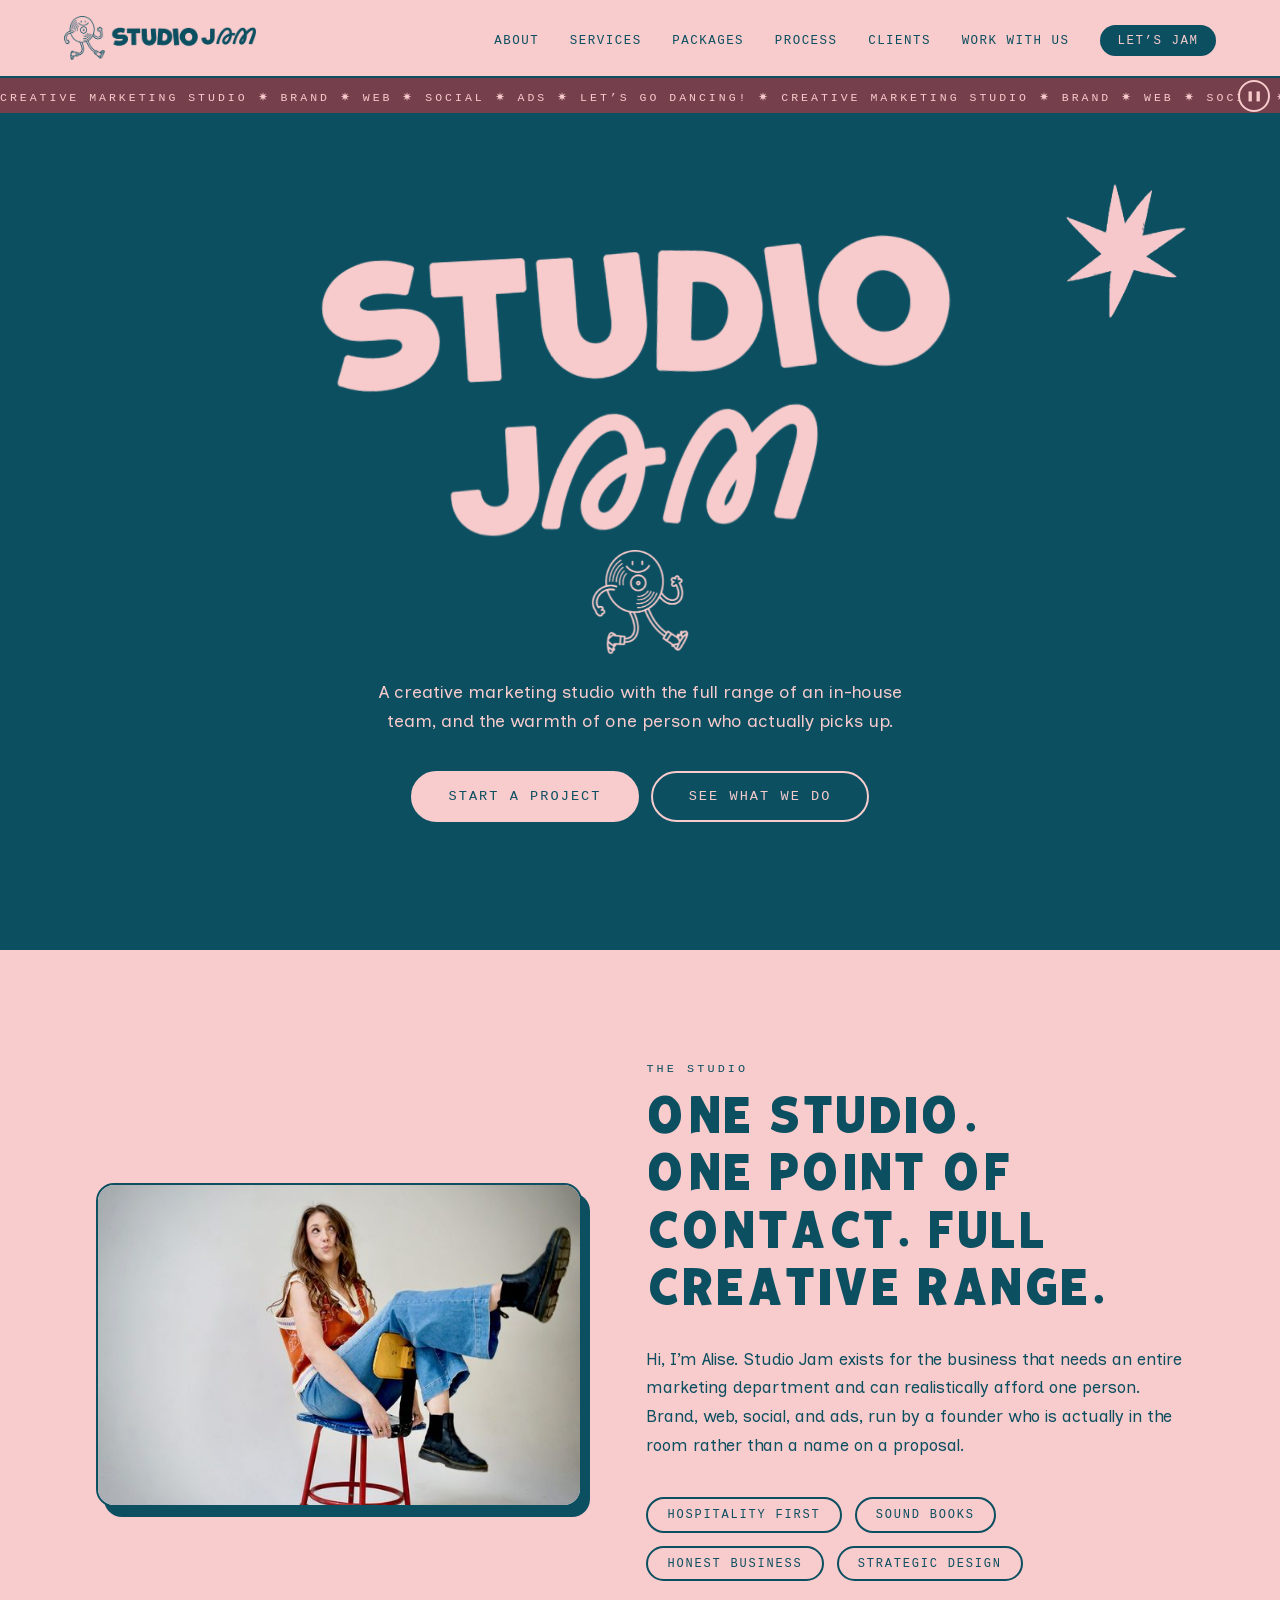
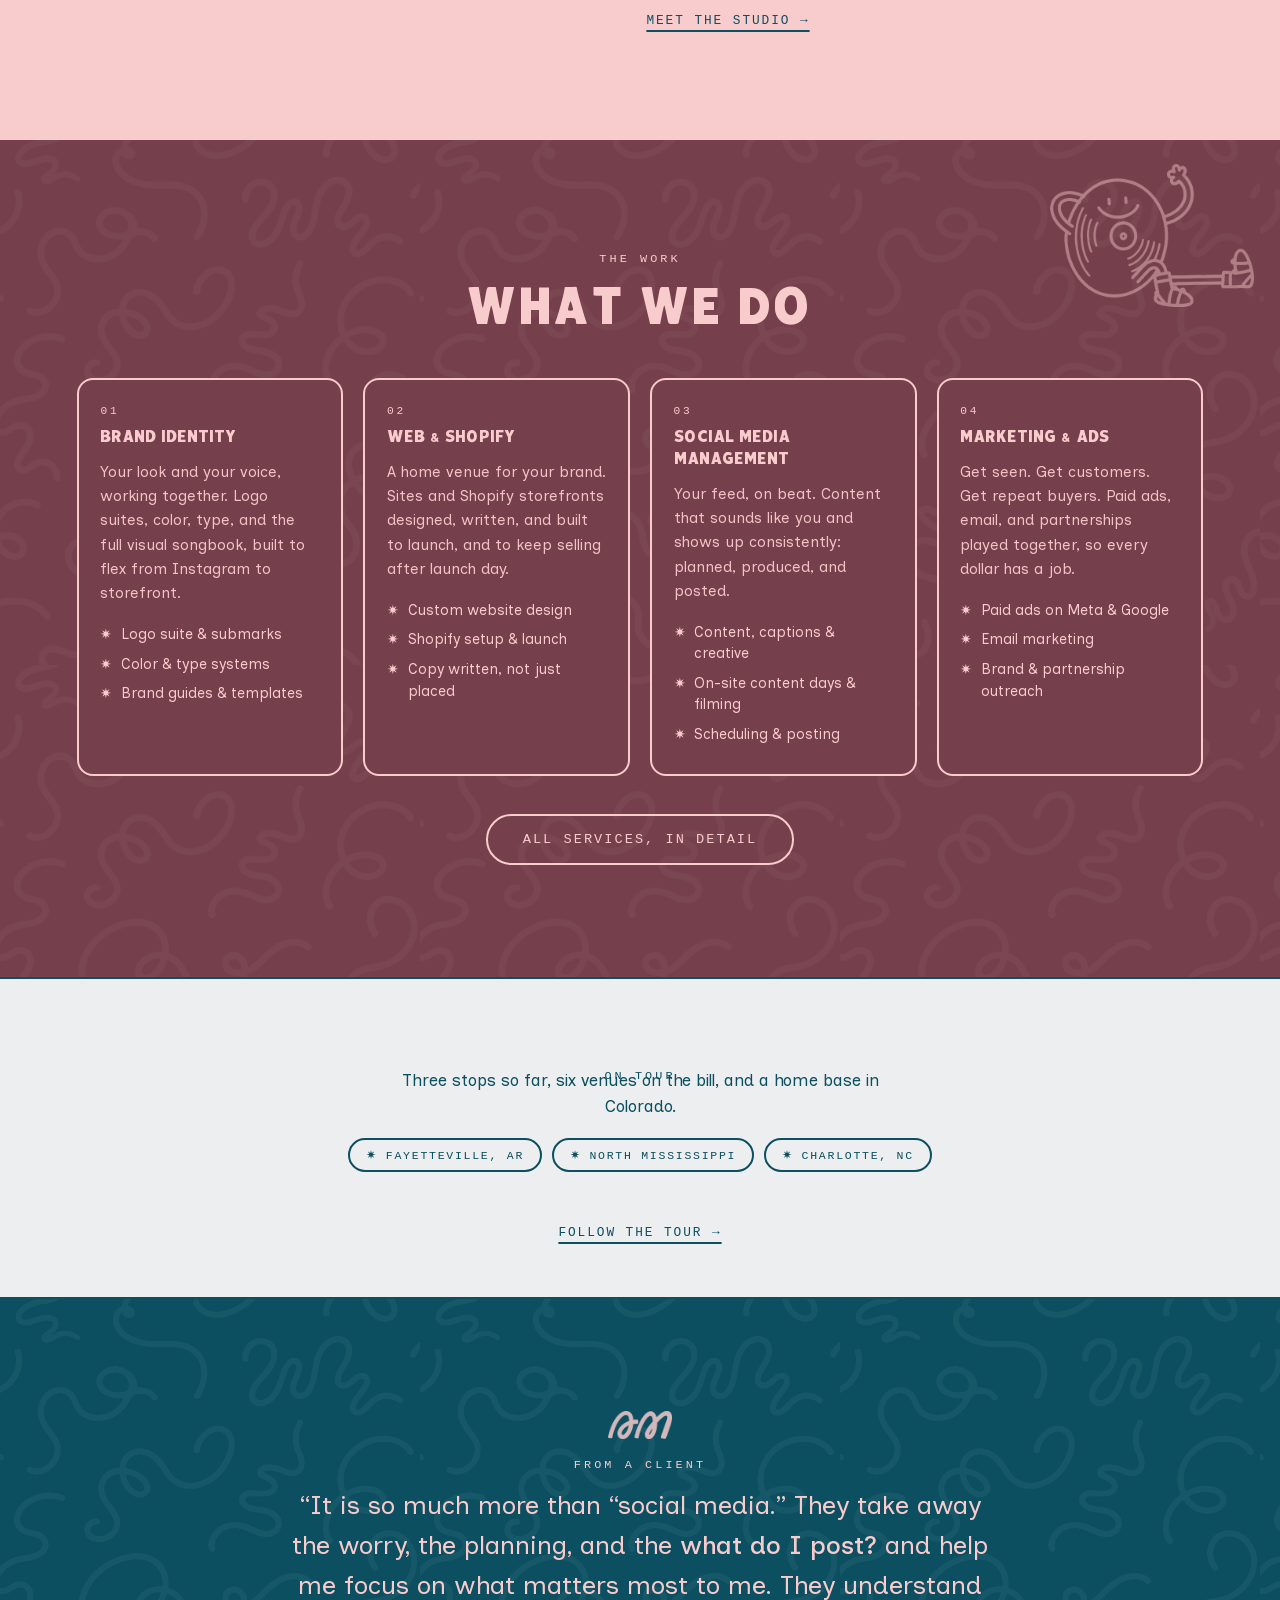
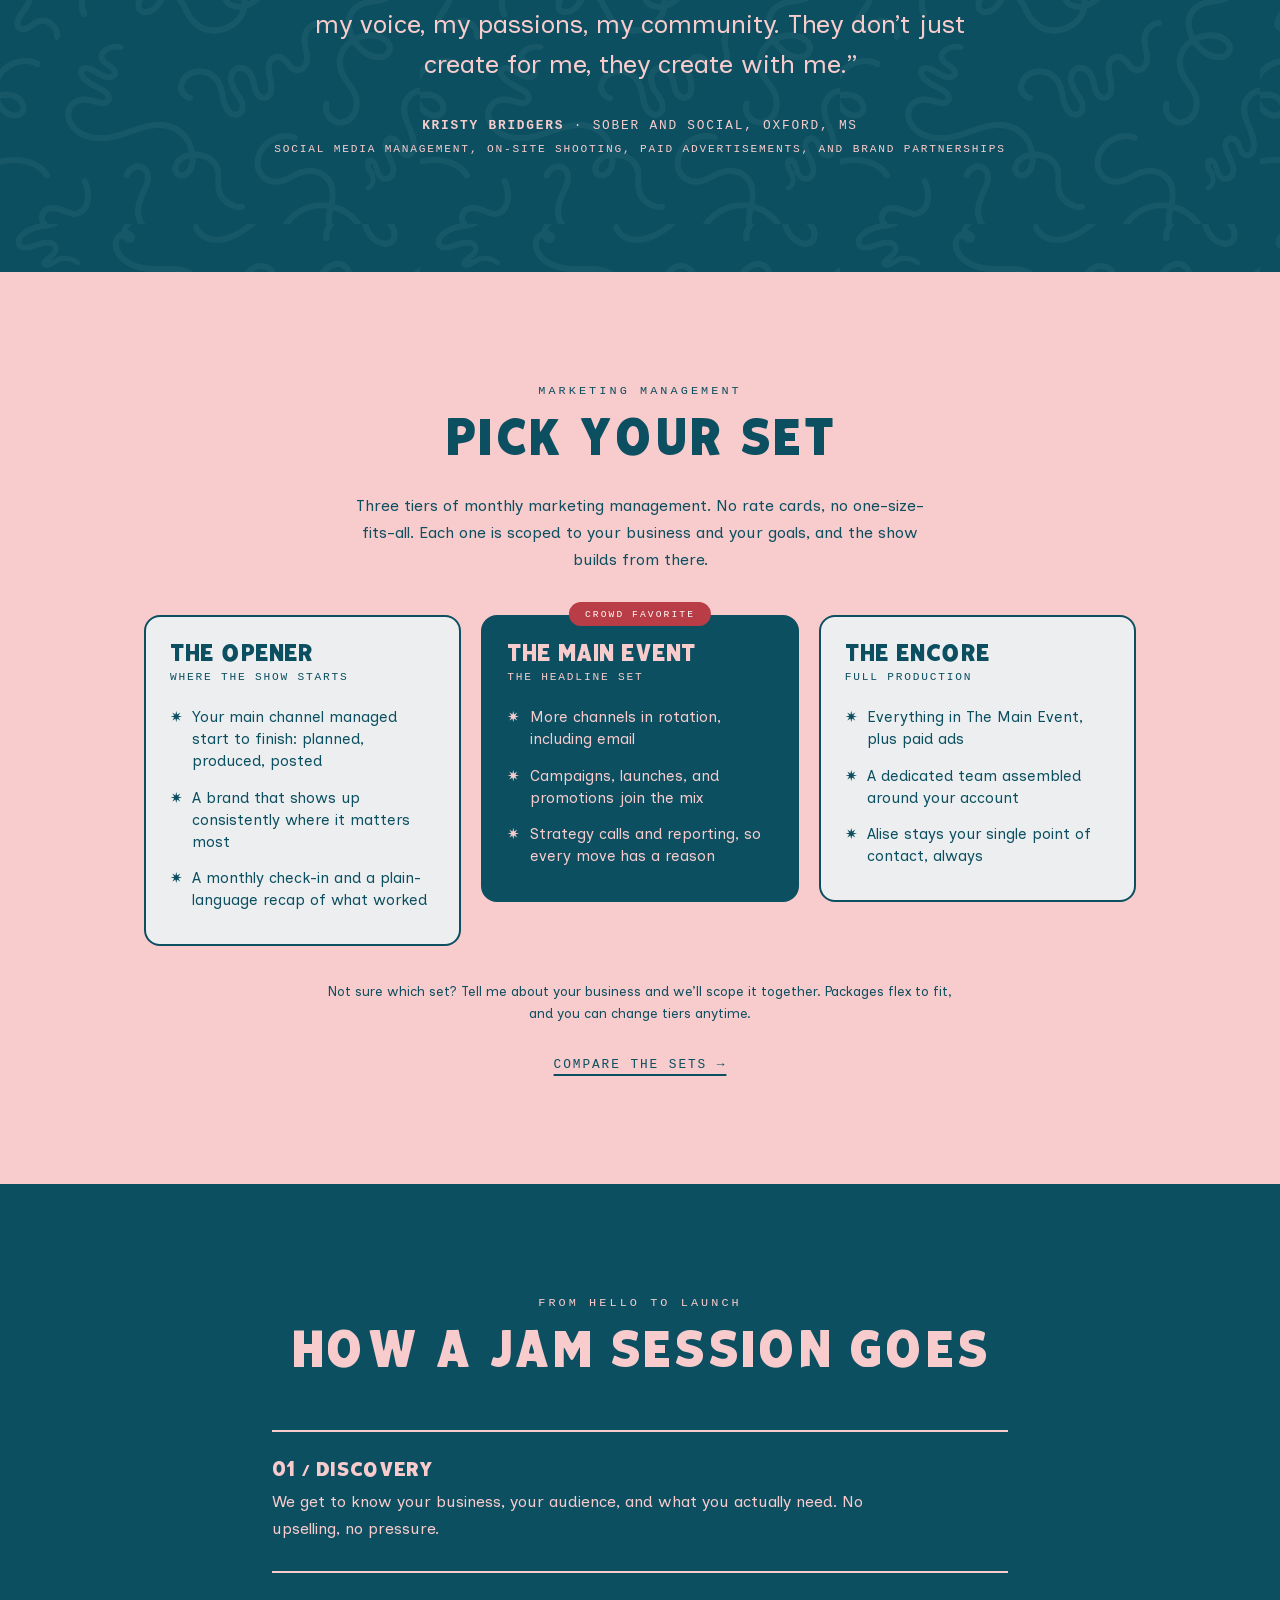
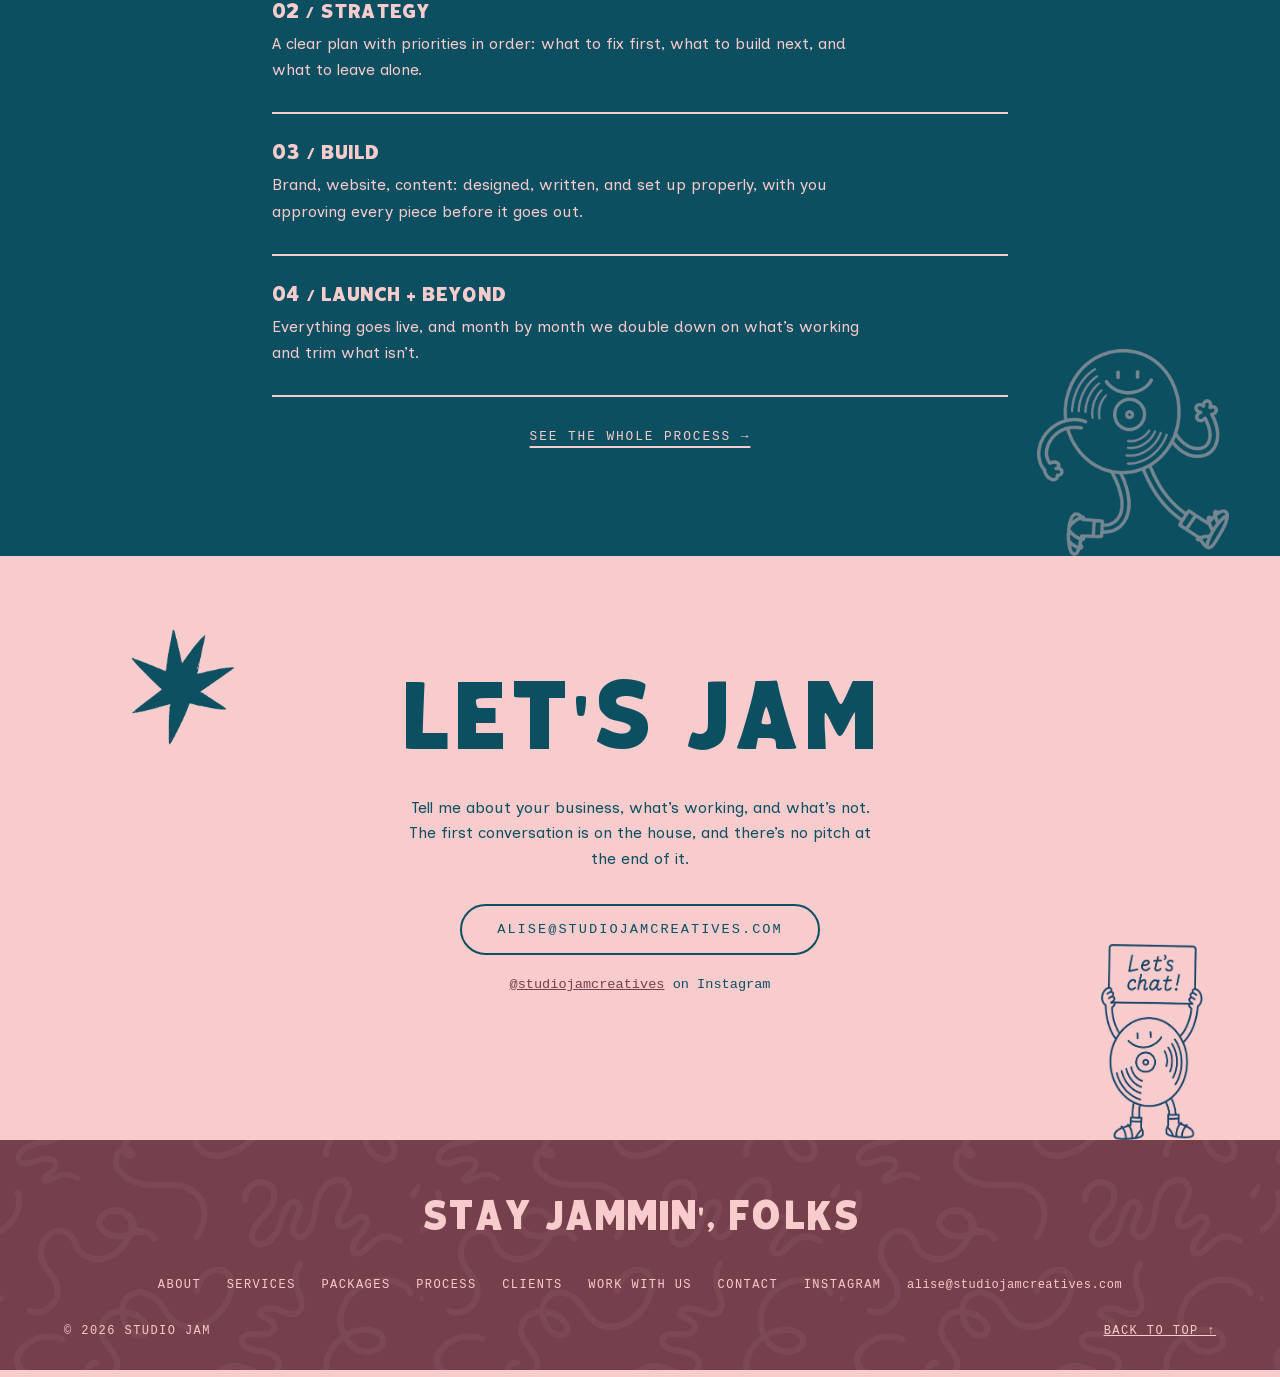
==== commit 1c05ab20: "About: pillars grid replaced with a See the tour band; home page restored (chips + tour strip) Co-Au" ====
--- a/index.html
+++ b/index.html
@@ -21,7 +21,7 @@
 <link rel="apple-touch-icon" href="/assets/img/icon-180.png">
 <link rel="preload" href="/assets/fonts/closeout.woff2" as="font" type="font/woff2" crossorigin>
 <link rel="preload" href="/assets/fonts/inclusive-sans.woff2" as="font" type="font/woff2" crossorigin>
-<link rel="stylesheet" href="/assets/style.css?v=52">
+<link rel="stylesheet" href="/assets/style.css?v=53">
 <script type="application/ld+json">{"@context":"https://schema.org","@type":"ProfessionalService","name":"Studio Jam","alternateName":"Studio Jam Creatives","url":"https://studiojamcreatives.com/","email":"alise@studiojamcreatives.com","founder":{"@type":"Person","name":"Alise McCreary"},"description":"A creative marketing studio offering brand identity, website and Shopify design, social media management, and marketing and ads.","sameAs":["https://instagram.com/studiojamcreatives"],"knowsAbout":["Brand identity","Website design","Shopify","Social media management","Paid advertising","Email marketing"]}</script>
 </head>
 <body>
@@ -73,12 +73,13 @@
       <p class="kicker">The Studio</p>
       <h2>One studio. One point of contact. Full creative range.</h2>
       <p class="about-copy">Hi, I&rsquo;m Alise. Studio Jam exists for the business that needs an entire marketing department and can realistically afford one person. Brand, web, social, and ads, run by a founder who is actually in the room rather than a name on a proposal.</p>
+      <ul class="pillars">
+        <li>Hospitality first</li>
+        <li>Sound books</li>
+        <li>Honest business</li>
+        <li>Strategic design</li>
+      </ul>
       <a class="teaser-link" href="/about">Meet the studio &#8594;</a>
-      <div class="tour-note">
-        <p class="kicker">On the map</p>
-        <p>Our clients are pinned across the South, from Fayetteville to Charlotte, with a home base in Colorado. See where the tour has played and who was on the bill.</p>
-        <a class="btn btn-teal" href="/clients">See the tour</a>
-      </div>
     </div>
   </div>
 </section>
@@ -130,6 +131,18 @@
 </section>
 
 
+
+<!-- SETLIST -->
+<section class="setlist">
+  <p class="kicker">On tour</p>
+  <p class="setlist-line">Three stops so far, six venues on the bill, and a home base in Colorado.</p>
+  <ul class="setlist-names">
+    <li>Fayetteville, AR</li>
+    <li>North Mississippi</li>
+    <li>Charlotte, NC</li>
+  </ul>
+  <a class="teaser-link" href="/clients">Follow the tour &#8594;</a>
+</section>
 
 <!-- TESTIMONIAL -->
 <section class="testimonial textured">
--- a/assets/style.css
+++ b/assets/style.css
@@ -915,3 +915,8 @@
 .tour-note .kicker { margin-bottom: 0.6rem; }
 .tour-note p:not(.kicker) { line-height: 1.6; margin-bottom: 1.1rem; }
 @media (max-width: 900px) { .tour-note { margin-left: auto; margin-right: auto; text-align: center; } }
+
+/* -- About: tour band (replaces the pillars grid) --------------- */
+.tour-band { background: var(--offwhite); text-align: center; padding: var(--section-pad) var(--section-x); border-top: 2px solid var(--teal); border-bottom: 2px solid var(--teal); }
+.tour-band h2 { max-width: 16em; margin: 0 auto; }
+.tour-band .packages-intro { margin: 1.2rem auto 2rem; }
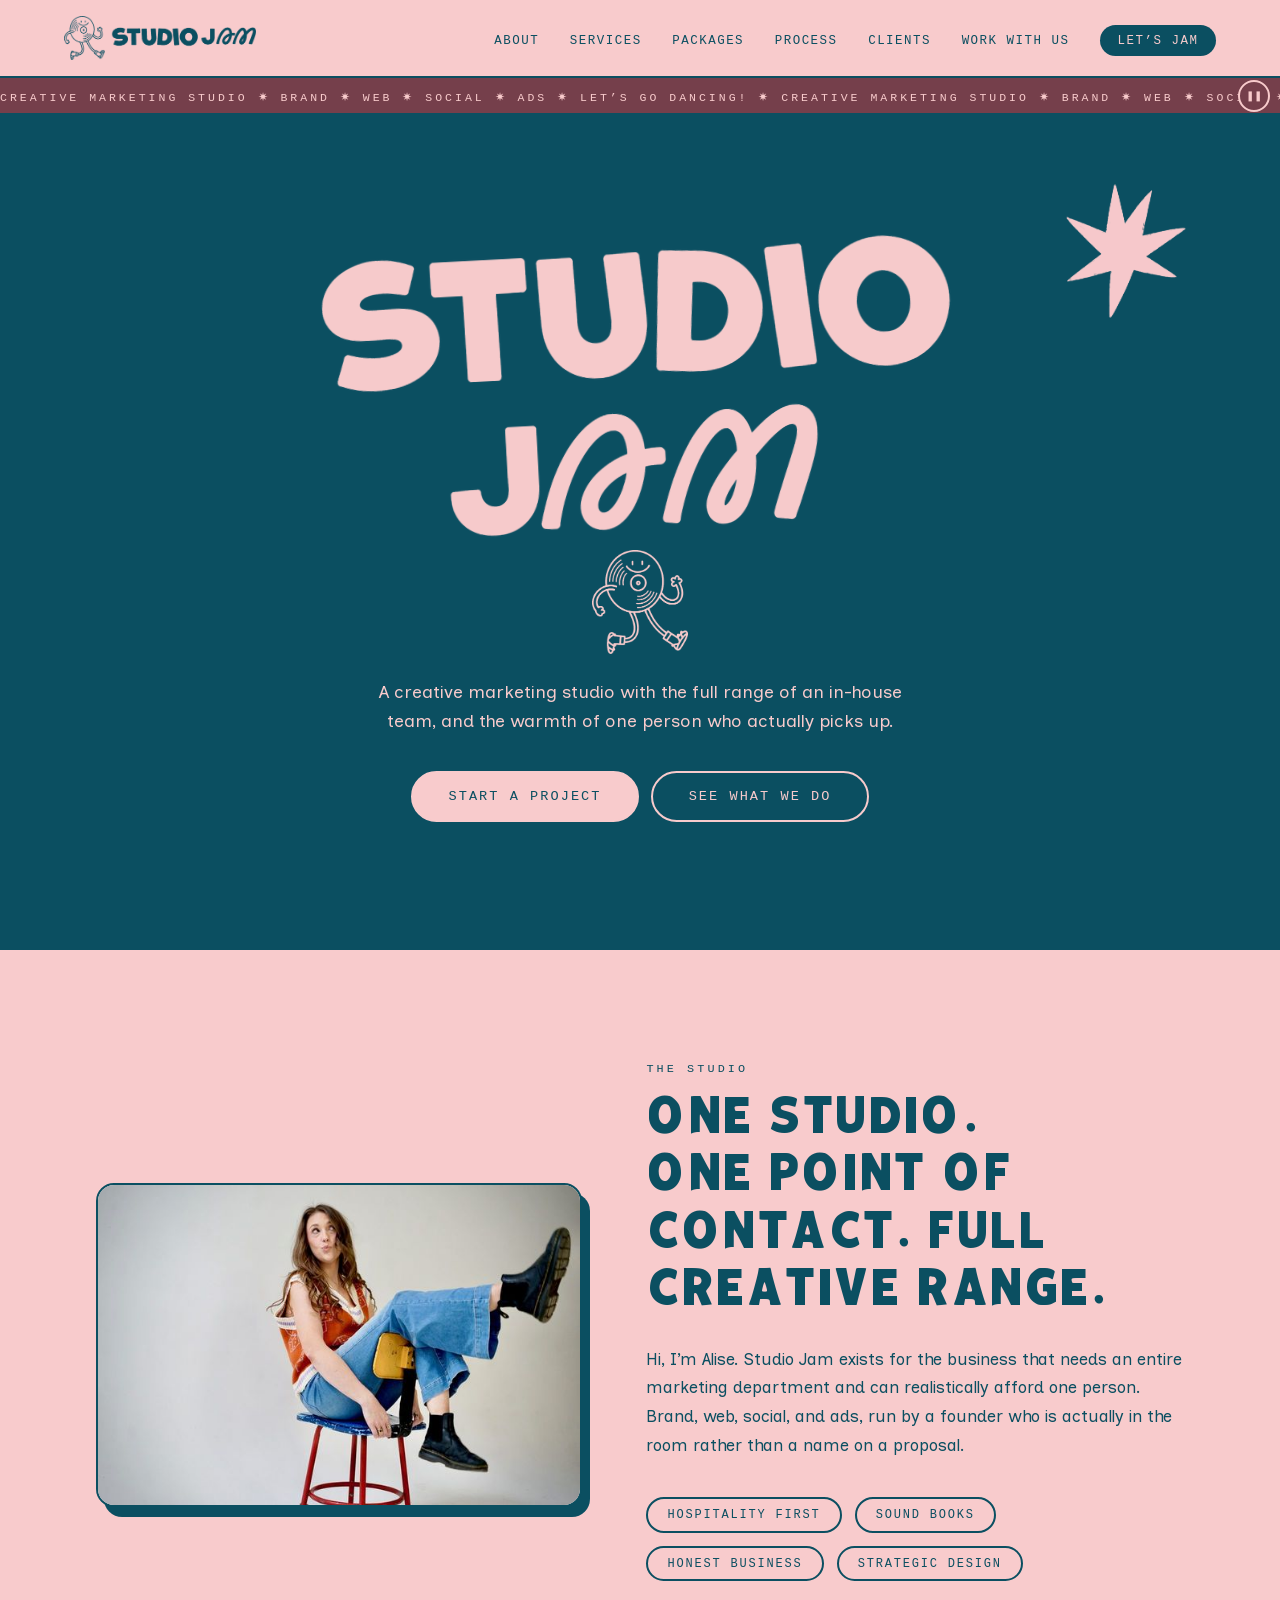
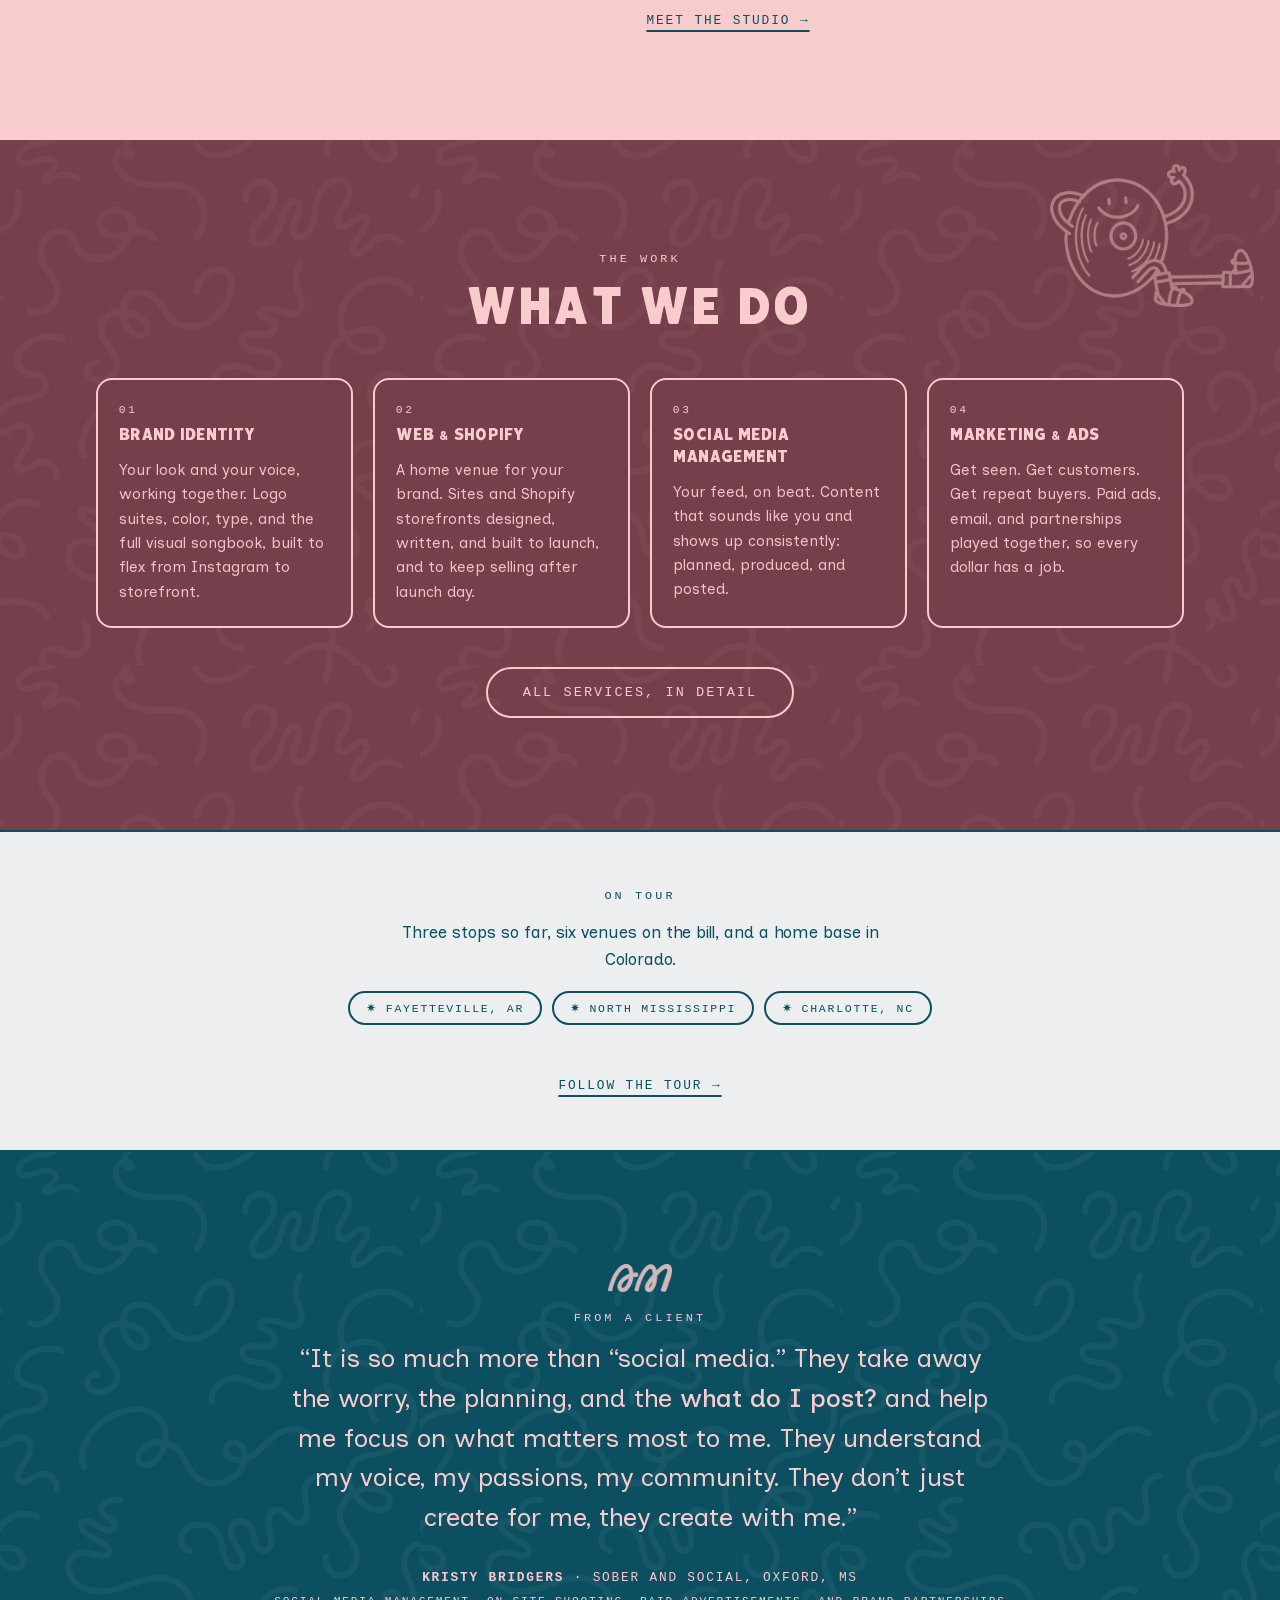
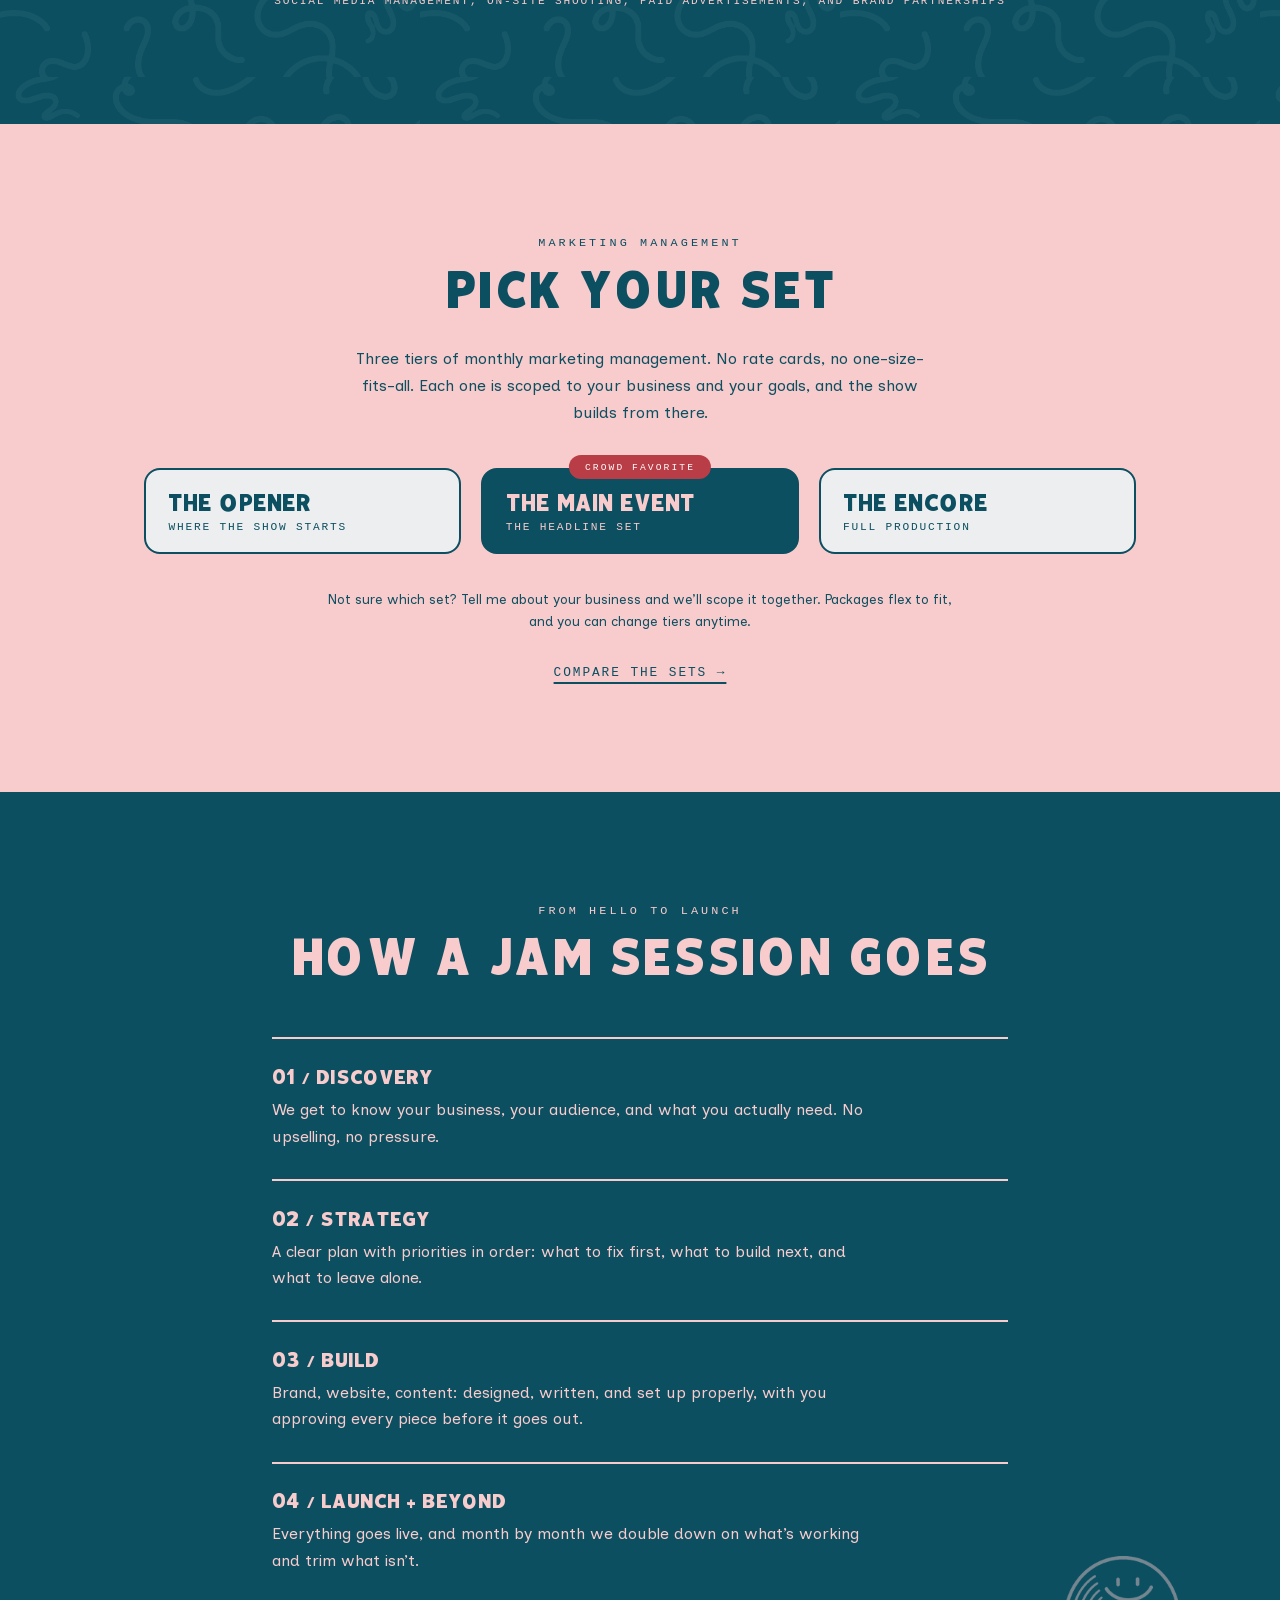
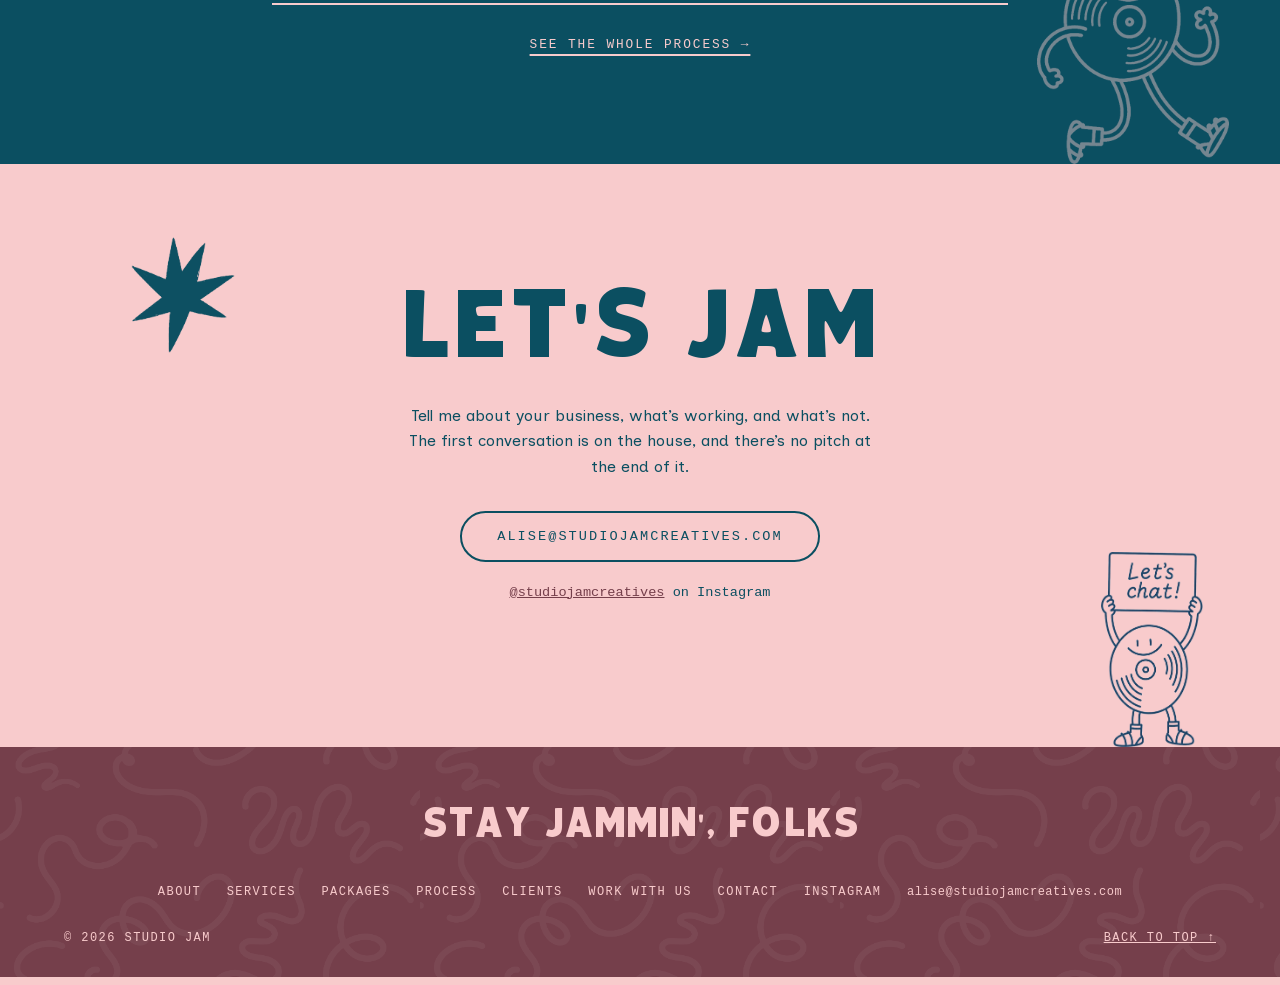
==== commit 4f67cce3: "Pass 1: map loader fixed (fit after load; tile errors no longer fatal), no scroll-reveal motion, cal" ====
--- a/index.html
+++ b/index.html
@@ -21,7 +21,7 @@
 <link rel="apple-touch-icon" href="/assets/img/icon-180.png">
 <link rel="preload" href="/assets/fonts/closeout.woff2" as="font" type="font/woff2" crossorigin>
 <link rel="preload" href="/assets/fonts/inclusive-sans.woff2" as="font" type="font/woff2" crossorigin>
-<link rel="stylesheet" href="/assets/style.css?v=53">
+<link rel="stylesheet" href="/assets/style.css?v=55">
 <script type="application/ld+json">{"@context":"https://schema.org","@type":"ProfessionalService","name":"Studio Jam","alternateName":"Studio Jam Creatives","url":"https://studiojamcreatives.com/","email":"alise@studiojamcreatives.com","founder":{"@type":"Person","name":"Alise McCreary"},"description":"A creative marketing studio offering brand identity, website and Shopify design, social media management, and marketing and ads.","sameAs":["https://instagram.com/studiojamcreatives"],"knowsAbout":["Brand identity","Website design","Shopify","Social media management","Paid advertising","Email marketing"]}</script>
 </head>
 <body>
@@ -259,45 +259,7 @@
     tb.firstElementChild.innerHTML = paused ? '&#9654;' : '&#10074;&#10074;';
   });
 })();
-(function () {
-  var reduce = window.matchMedia('(prefers-reduced-motion: reduce)').matches;
-  if (reduce || !('IntersectionObserver' in window)) return;
-  var groups = ['.clientmap .place', '.service-grid .service', '.tier-grid .tier', '.job-grid .job-card', '.pillars li', '.steps .step', '.pillar-grid .pillar', '.service-rows .service-row', '.step-grid .step-card', '.tips li', '.faq .faq-item'];
-  var singles = ['.kicker', 'h2', '.about-copy', '.hiring-copy', '.job-copy', '.packages-intro', '.fine-print', '.contact > p', '.hero-ctas', '.btn.btn-teal', '.ig', '.based', '.footer-big', '.quote', '.quote-by', '.story p', '.lead', '.teaser-link', '.photo-frame', '.deco', '.mapbox'];
-  var targets = [];
-  groups.forEach(function (sel) {
-    var els = document.querySelectorAll(sel);
-    for (var i = 0; i < els.length; i++) {
-      els[i].style.setProperty('--reveal-delay', (i * 0.09) + 's');
-      targets.push(els[i]);
-    }
-  });
-  singles.forEach(function (sel) {
-    var els = document.querySelectorAll(sel);
-    for (var i = 0; i < els.length; i++) targets.push(els[i]);
-  });
-  targets.forEach(function (el) {
-    if (!el.closest('.hero') && !el.closest('.page-hero')) el.classList.add('reveal');
-  });
-  var io = new IntersectionObserver(function (entries) {
-    entries.forEach(function (e) {
-      if (e.isIntersecting) {
-        var el = e.target;
-        el.classList.add('in');
-        io.unobserve(el);
-        setTimeout(function () {
-          el.classList.remove('reveal');
-          el.classList.remove('in');
-          el.style.removeProperty('--reveal-delay');
-        }, 1100);
-      }
-    });
-  }, { threshold: 0.12, rootMargin: '0px 0px -40px 0px' });
-  document.querySelectorAll('.reveal').forEach(function (el) { io.observe(el); });
-  setTimeout(function () {
-    document.querySelectorAll('.reveal').forEach(function (el) { el.classList.add('in'); });
-  }, 2200);
-})();
+/* scroll-reveal removed: content is visible at rest, no motion on scroll */
 </script>
 </body>
 </html>
--- a/assets/style.css
+++ b/assets/style.css
@@ -920,3 +920,48 @@
 .tour-band { background: var(--offwhite); text-align: center; padding: var(--section-pad) var(--section-x); border-top: 2px solid var(--teal); border-bottom: 2px solid var(--teal); }
 .tour-band h2 { max-width: 16em; margin: 0 auto; }
 .tour-band .packages-intro { margin: 1.2rem auto 2rem; }
+
+/* ============================================================
+   Pass 1: calm motion, compact mobile, map on phones
+   ============================================================ */
+.reveal { opacity: 1 !important; transform: none !important; transition: none !important; }
+.hero-logo, .hero-tag, .hero .btn, .hero-ctas, .hero-mascot, .page-hero .kicker, .page-hero h1, .page-hero .btn { animation: none !important; }
+.tier:hover, .service:hover, .job-card:hover, .pillar:hover, .step-card:hover, .contact-card:hover, .photo-frame:hover, .place:hover { transform: none !important; box-shadow: none !important; }
+.tier, .service, .job-card, .pillar, .step-card, .photo-frame { transition: border-color 0.15s ease, background 0.15s ease; }
+.btn:hover, .nav-cta:hover { transform: none; }
+.btn:hover { background: var(--teal); color: var(--blush); border-color: var(--teal); }
+.btn-blush:hover { background: var(--blush); color: var(--teal); border-color: var(--blush); }
+.pillars li:hover { transform: none; }
+/* mobile: slimmer header stack, more air, teasers that read as teasers */
+@media (max-width: 640px) {
+  .ticker { padding: 0.4rem 0; padding-right: 2.6rem; }
+  .ticker-track span { font-size: 0.62rem; letter-spacing: 0.2em; }
+  .ticker-toggle { width: 1.6rem; height: 1.6rem; right: 0.5rem; font-size: 0.5rem; }
+  .nav { padding: 0.55rem 0 0.5rem; gap: 0.35rem; }
+  .nav-logo img { height: 30px; }
+  .hero { padding: 3rem 6vw 3.5rem; }
+  .hero-tag { font-size: 1rem; margin: 1.2rem auto 1.6rem; }
+  .services .service p { display: none; }
+  .services .service ul { margin-top: 0.4rem; }
+  .services .service li { padding: 0.2rem 0 0.2rem 1.2rem; font-size: 0.88rem; }
+  .service { padding: 1.2rem 1.15rem; }
+  .packages .tier ul { display: none; }
+  .packages .tier { padding: 1.2rem 1.25rem; }
+  .packages .tier-tag { margin-bottom: 0; }
+  .tier-grid { gap: 0.9rem; }
+  .steps .step { padding: 1.2rem 0; }
+  .step p:last-child { font-size: 0.95rem; }
+  .pillars li { font-size: 0.68rem; padding: 0.45rem 0.9rem; }
+  .setlist-line { font-size: 0.98rem; }
+  h2 { font-size: clamp(1.7rem, 7.6vw, 2.4rem); }
+  .kicker { margin-bottom: 0.7rem; }
+  .about-copy, .packages-intro, .job-copy, .hiring-copy { font-size: 1rem; }
+  .industries { display: none; }
+}
+/* home teasers read as teasers on every screen: the detail lives on /services and /packages */
+.services .service ul, .packages .tier ul { display: none; }
+.services .service p { margin-bottom: 0; }
+.service { padding: 1.4rem 1.3rem; }
+.packages .tier { padding: 1.4rem 1.4rem 1.2rem; }
+.packages .tier-tag { margin-bottom: 0; }
+.service-grid { max-width: 68rem; }
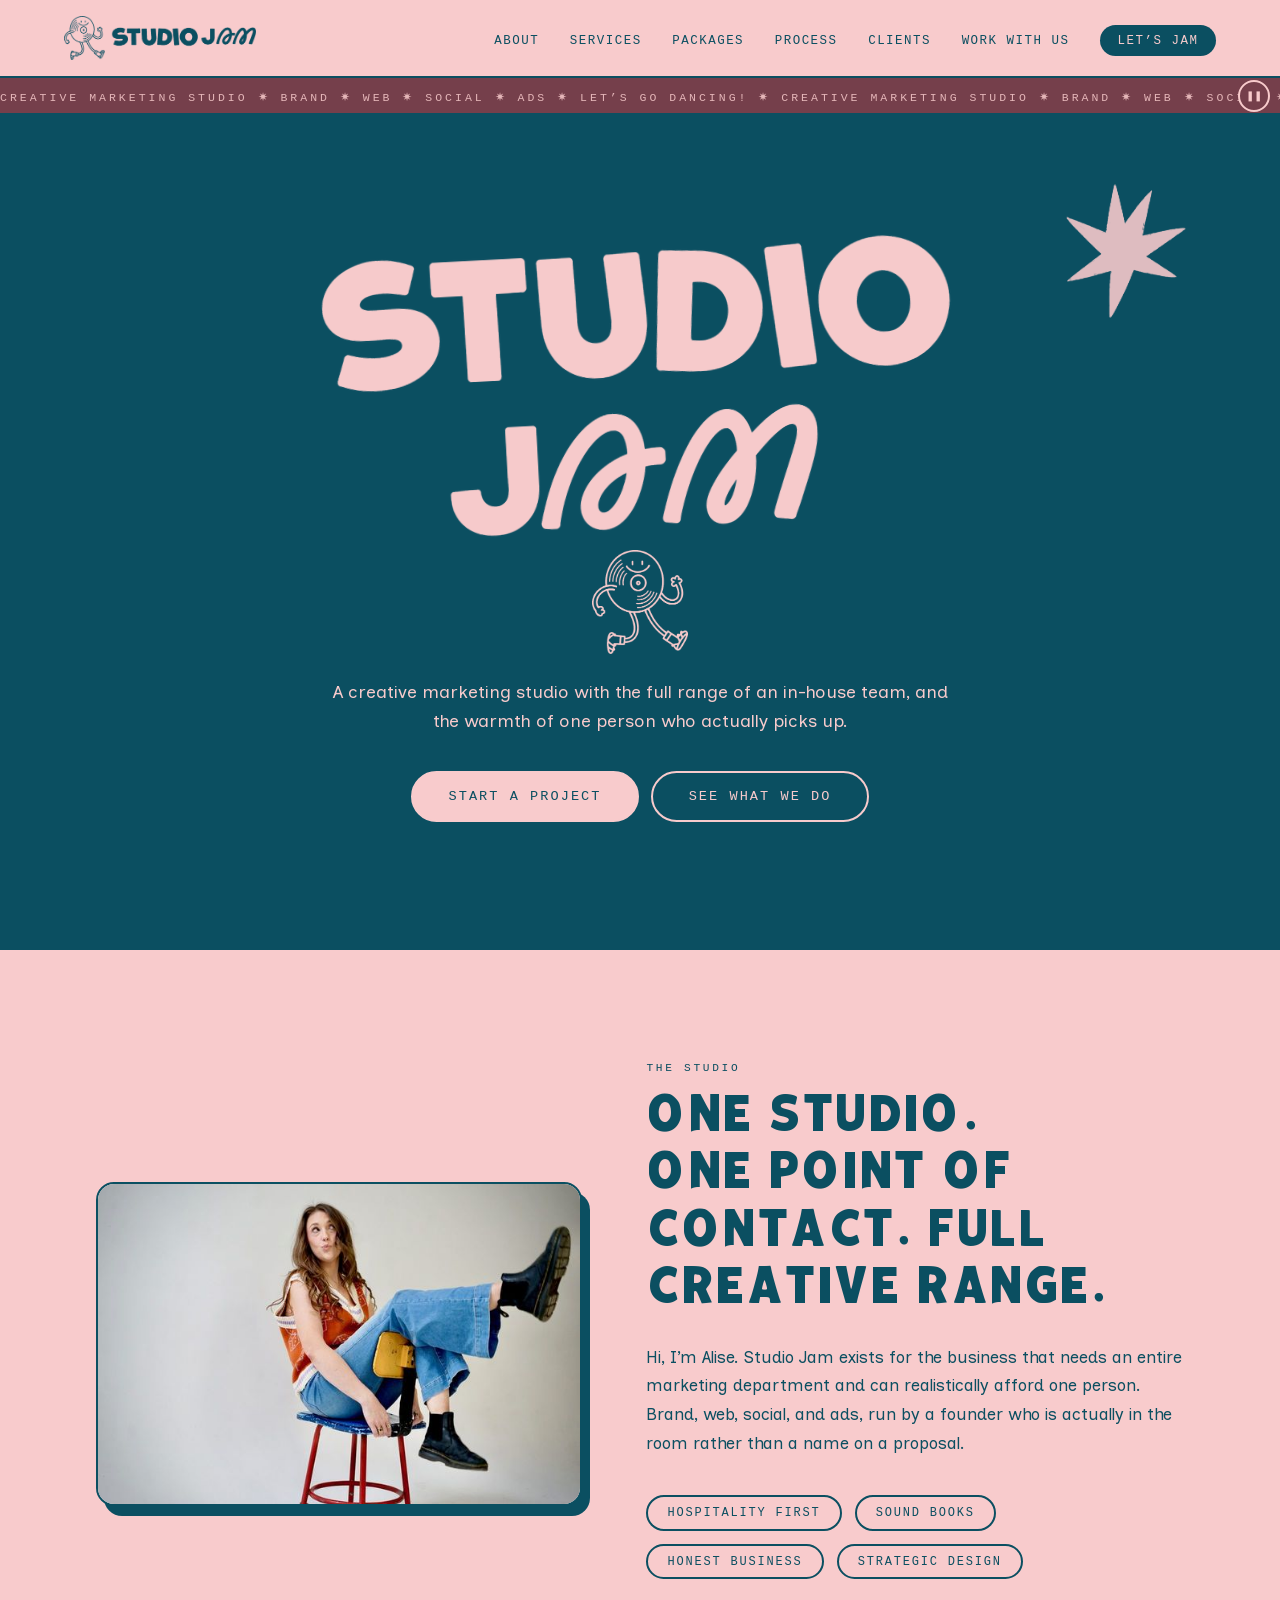
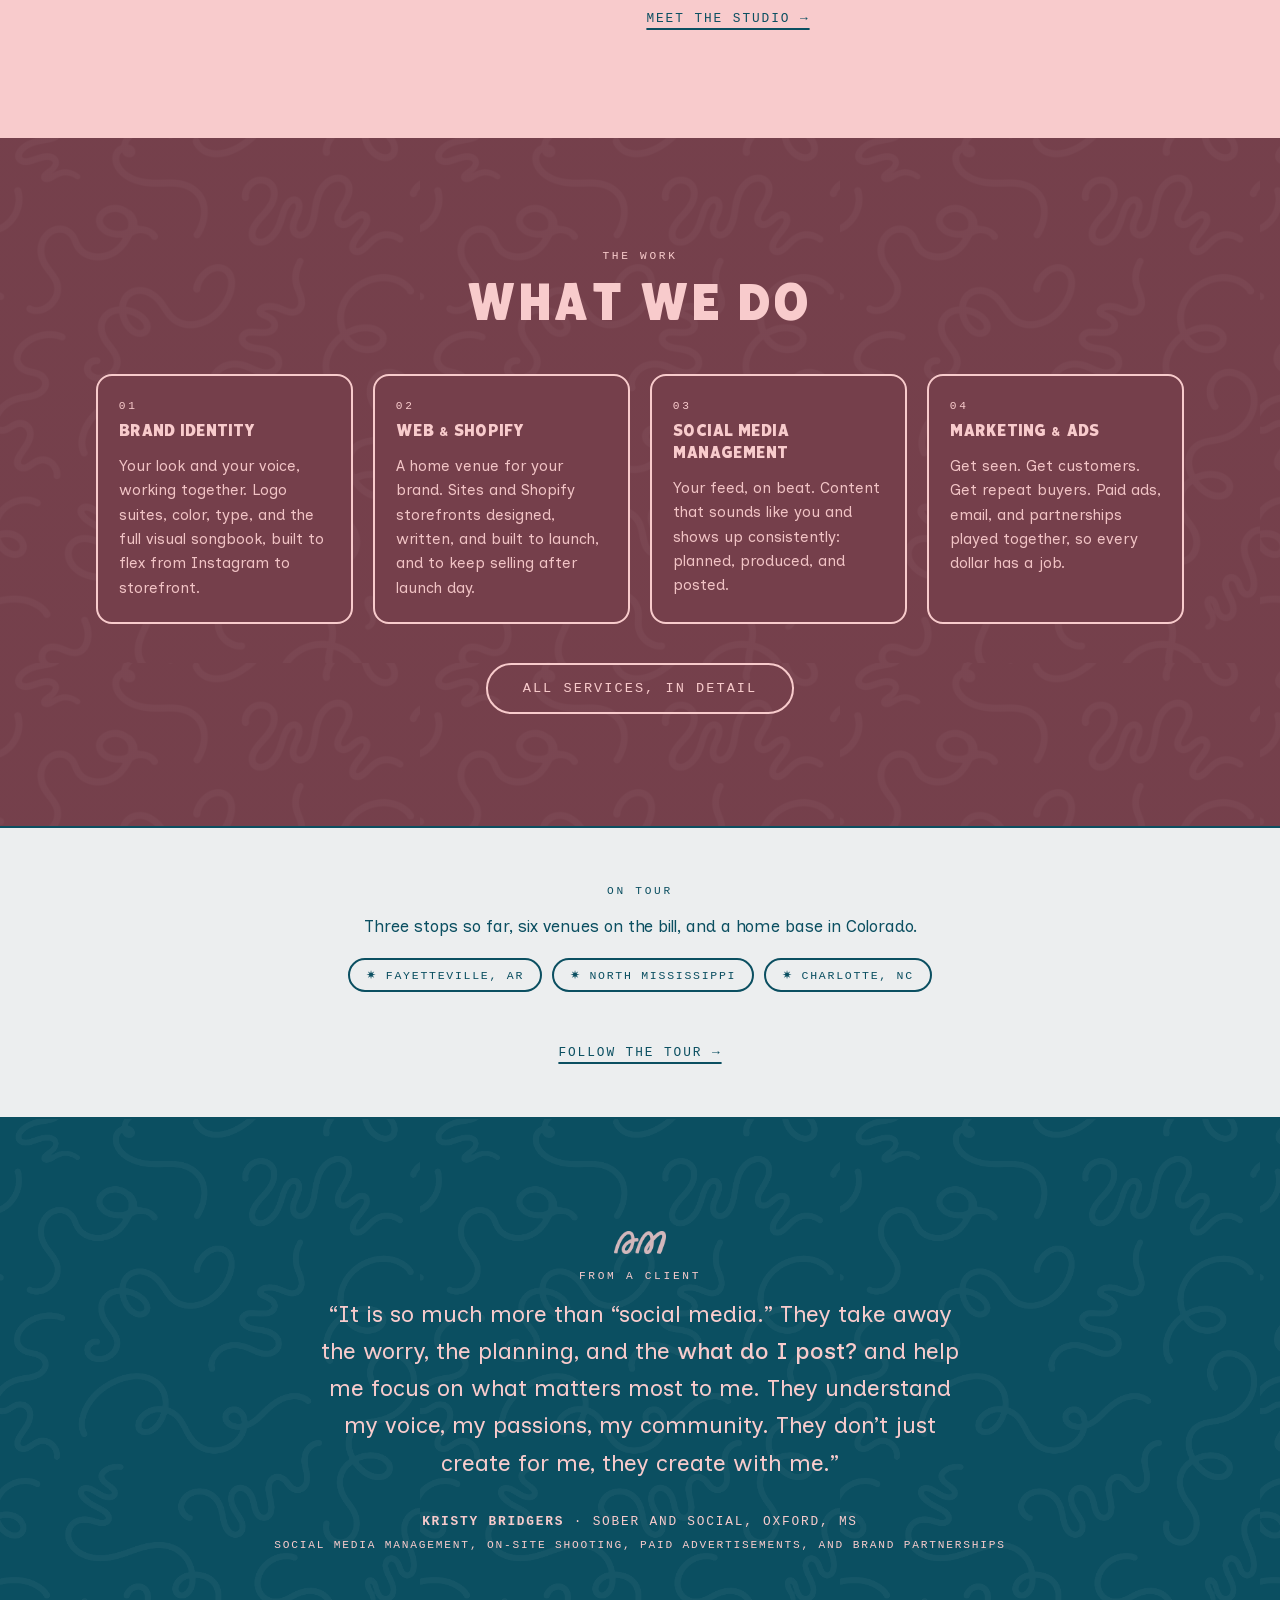
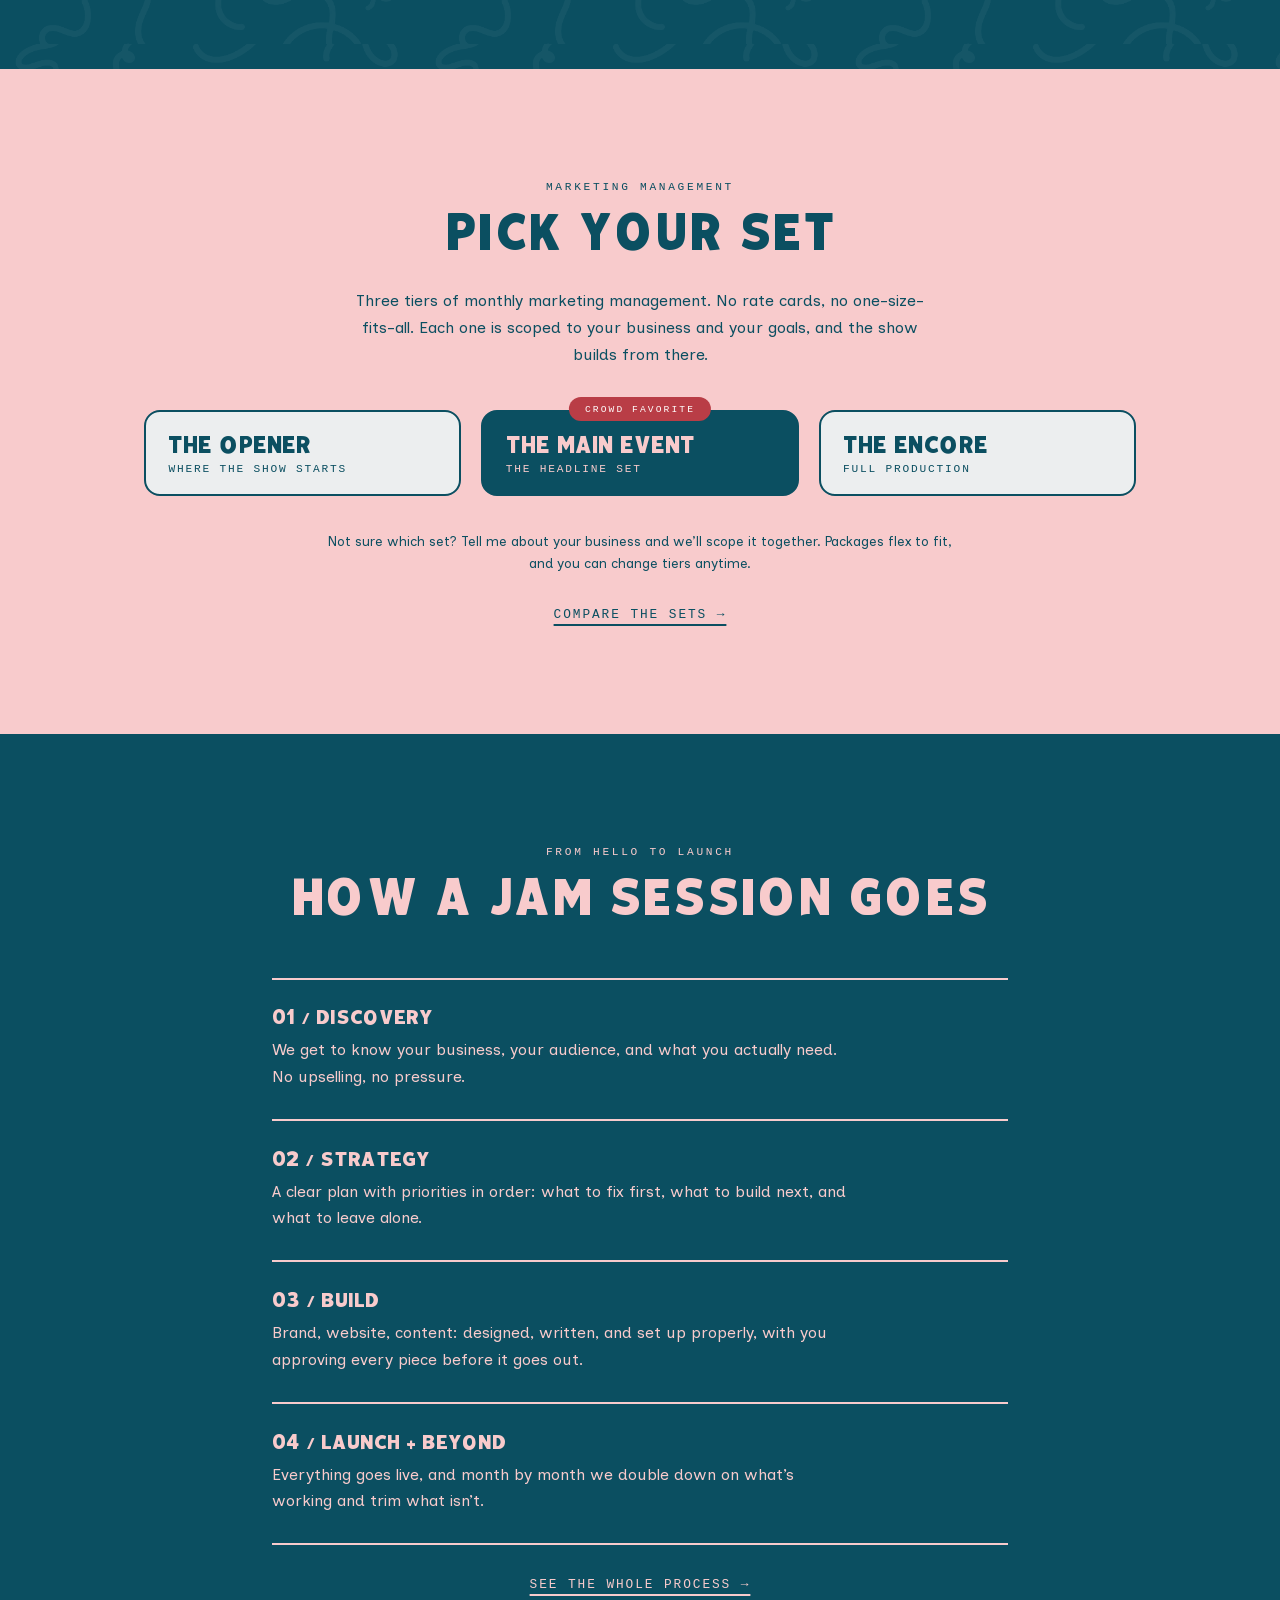
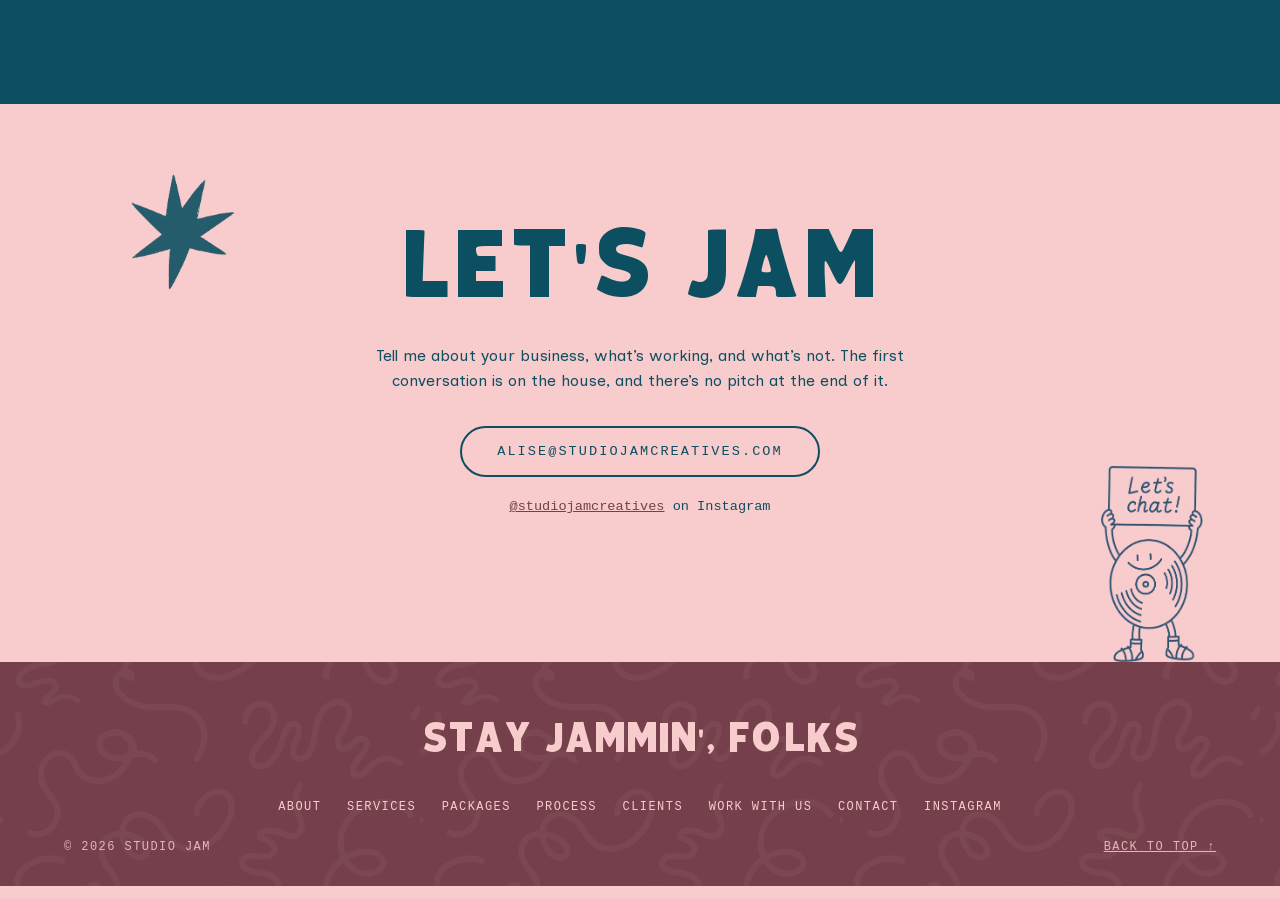
==== commit 43884972: "Clean pass: home corner mascots removed, one testimonial on Clients, footer links only, measured lin" ====
--- a/index.html
+++ b/index.html
@@ -21,7 +21,7 @@
 <link rel="apple-touch-icon" href="/assets/img/icon-180.png">
 <link rel="preload" href="/assets/fonts/closeout.woff2" as="font" type="font/woff2" crossorigin>
 <link rel="preload" href="/assets/fonts/inclusive-sans.woff2" as="font" type="font/woff2" crossorigin>
-<link rel="stylesheet" href="/assets/style.css?v=55">
+<link rel="stylesheet" href="/assets/style.css?v=58">
 <script type="application/ld+json">{"@context":"https://schema.org","@type":"ProfessionalService","name":"Studio Jam","alternateName":"Studio Jam Creatives","url":"https://studiojamcreatives.com/","email":"alise@studiojamcreatives.com","founder":{"@type":"Person","name":"Alise McCreary"},"description":"A creative marketing studio offering brand identity, website and Shopify design, social media management, and marketing and ads.","sameAs":["https://instagram.com/studiojamcreatives"],"knowsAbout":["Brand identity","Website design","Shopify","Social media management","Paid advertising","Email marketing"]}</script>
 </head>
 <body>
@@ -86,7 +86,6 @@
 
 <!-- SERVICES TEASER -->
 <section class="services" id="services">
-  <img loading="lazy" decoding="async" class="deco kick" src="/assets/img/mascot-kick-pink.png" alt="" width="520" height="362">
   <p class="kicker">The Work</p>
   <h2>What we do</h2>
   <div class="service-grid">
@@ -193,7 +192,6 @@
 
 <!-- PROCESS TEASER -->
 <section class="process" id="process">
-  <img loading="lazy" decoding="async" class="deco walk" src="/assets/img/mascot-walk-pink.png" alt="" width="520" height="562">
   <p class="kicker">From hello to launch</p>
   <h2>How a jam session goes</h2>
   <div class="steps">
@@ -240,7 +238,6 @@
     <a href="/work-with-us">Work with us</a>
     <a href="/contact">Contact</a>
     <a href="https://instagram.com/studiojamcreatives" target="_blank" rel="noopener">Instagram<span class="sr-only"> (opens in a new tab)</span></a>
-    <a class="mail" href="mailto:alise@studiojamcreatives.com">alise@studiojamcreatives.com</a>
   </nav>
   <div class="footer-row">
     <p>&copy; 2026 Studio Jam</p>
--- a/assets/style.css
+++ b/assets/style.css
@@ -941,9 +941,7 @@
   .nav-logo img { height: 30px; }
   .hero { padding: 3rem 6vw 3.5rem; }
   .hero-tag { font-size: 1rem; margin: 1.2rem auto 1.6rem; }
-  .services .service p { display: none; }
-  .services .service ul { margin-top: 0.4rem; }
-  .services .service li { padding: 0.2rem 0 0.2rem 1.2rem; font-size: 0.88rem; }
+  .services .service p { display: block; font-size: 0.92rem; margin-top: 0.5rem; }
   .service { padding: 1.2rem 1.15rem; }
   .packages .tier ul { display: none; }
   .packages .tier { padding: 1.2rem 1.25rem; }
@@ -965,3 +963,37 @@
 .packages .tier { padding: 1.4rem 1.4rem 1.2rem; }
 .packages .tier-tag { margin-bottom: 0; }
 .service-grid { max-width: 68rem; }
+
+/* pass 2: breathing room between stacked sections on phones, tighter card stacks */
+@media (max-width: 640px) {
+  .service-grid, .tier-grid { gap: 0.8rem; }
+  .steps .step { padding: 1.1rem 0; }
+  .contact h2 { font-size: clamp(2.6rem, 14vw, 4rem); }
+  .footer { padding: 2.6rem 5vw 1.6rem; }
+  .footer-big { font-size: 1.6rem; margin-bottom: 1.4rem; }
+  .footer-links { gap: 0.5rem 1rem; }
+}
+/* pass 3: photo frames keep their width inside grids; service rows fit 320px */
+.photo-frame { width: 100%; }
+.mix .photo-frame { width: min(100%, 360px); }
+.mission .photo-frame.small { width: min(100%, 320px); }
+.page-hero.with-photo .photo-frame { width: min(100%, 380px); }
+.service-row > * { min-width: 0; }
+.service-row h2 { overflow-wrap: anywhere; }
+@media (max-width: 640px) {
+  .service-row { grid-template-columns: 72px 1fr; gap: 1rem 1rem; }
+  .service-row-thumb { width: 72px; }
+  .service-row h2 { font-size: 1.45rem; }
+}
+/* clean pass: measured line lengths, one quiet rhythm, less ornament */
+.hero-tag, .about-copy, .packages-intro, .job-copy, .hiring-copy, .setlist-line, .contact > p, .lead, .story p, .step p:last-child, .tour-band .packages-intro, .expect .pillar p { max-width: 58ch; }
+.step p:last-child { max-width: 58ch; }
+.kicker { font-size: 0.7rem; letter-spacing: 0.24em; }
+.textured::before { opacity: 0.045; }
+.deco.chat { opacity: 0.8; }
+.ticker-track span { opacity: 0.85; }
+.footer-links { margin-bottom: 1.6rem; }
+.footer-row { opacity: 0.85; }
+.quote { font-size: clamp(1.15rem, 2.1vw, 1.45rem); line-height: 1.6; max-width: 40rem; }
+.mono-mark { width: 52px; margin-bottom: 1rem; }
+.contact-star, .hero-star { opacity: 0.9; }
